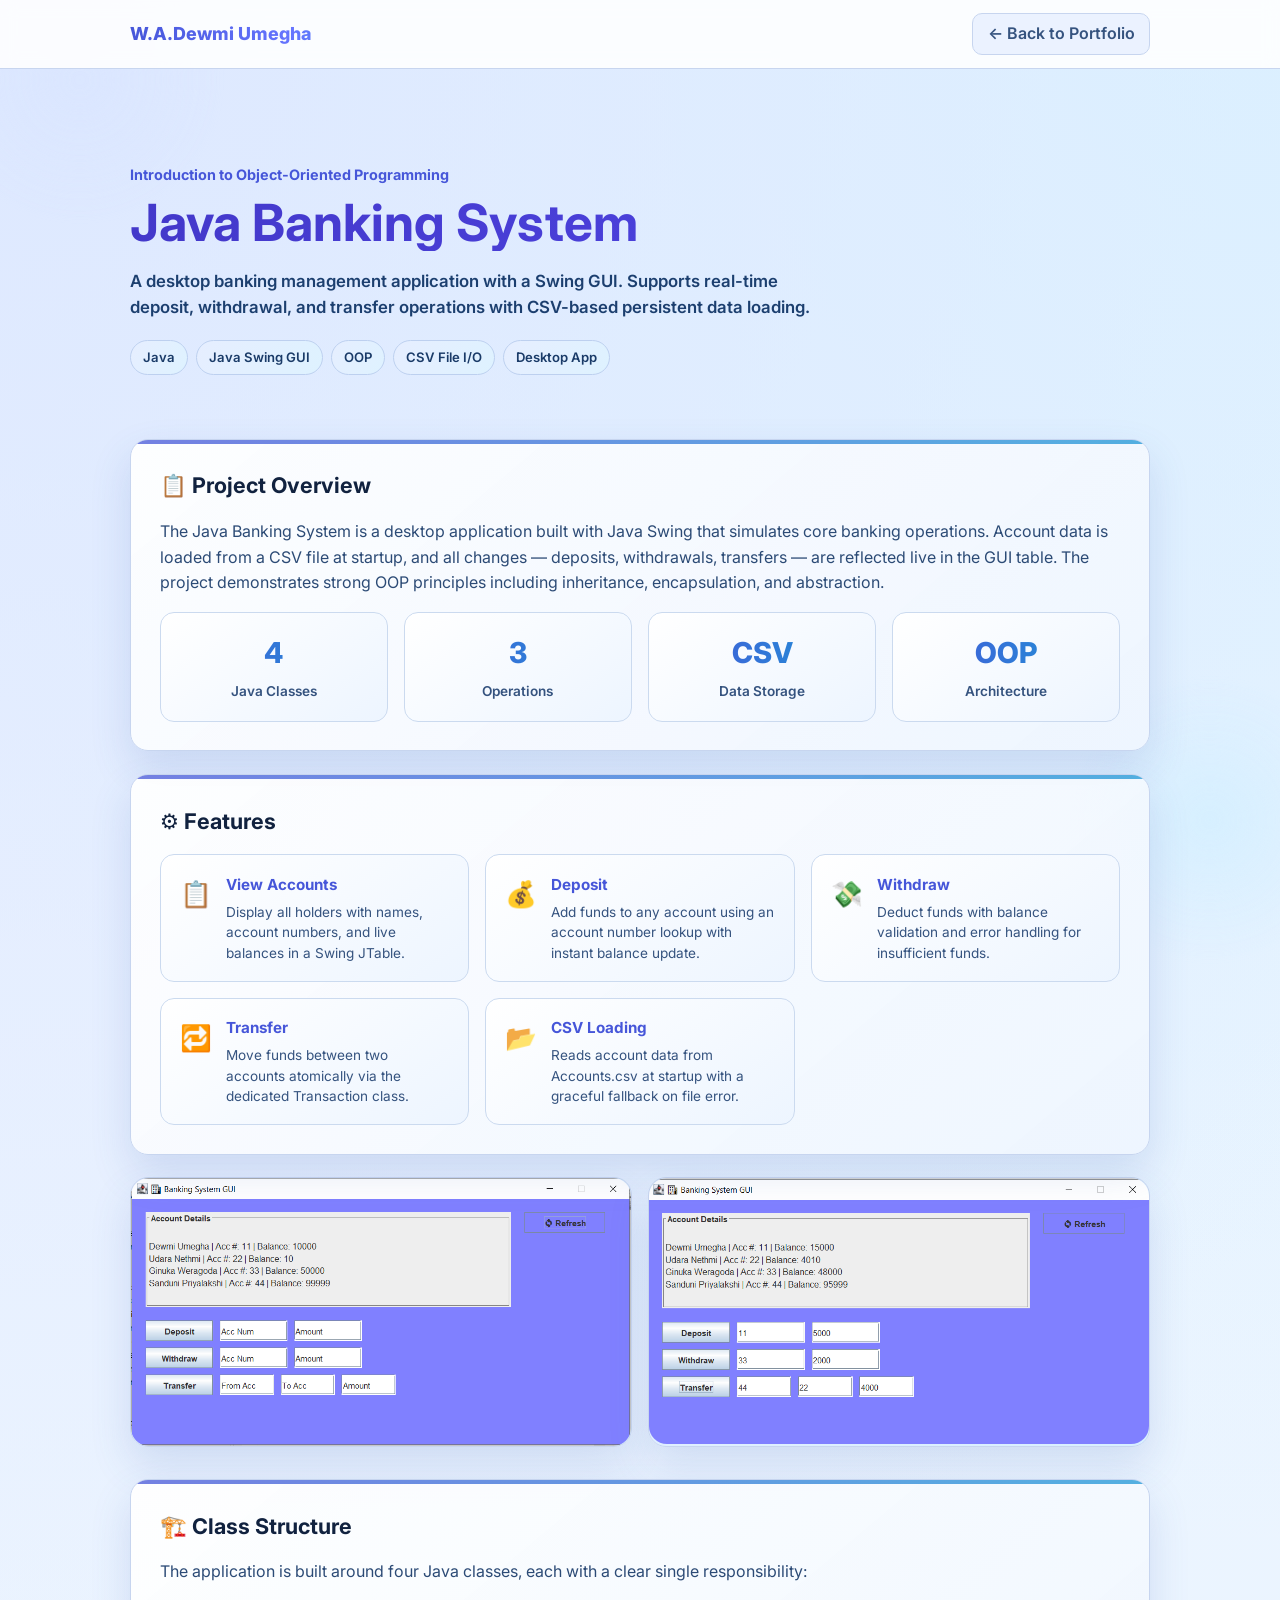
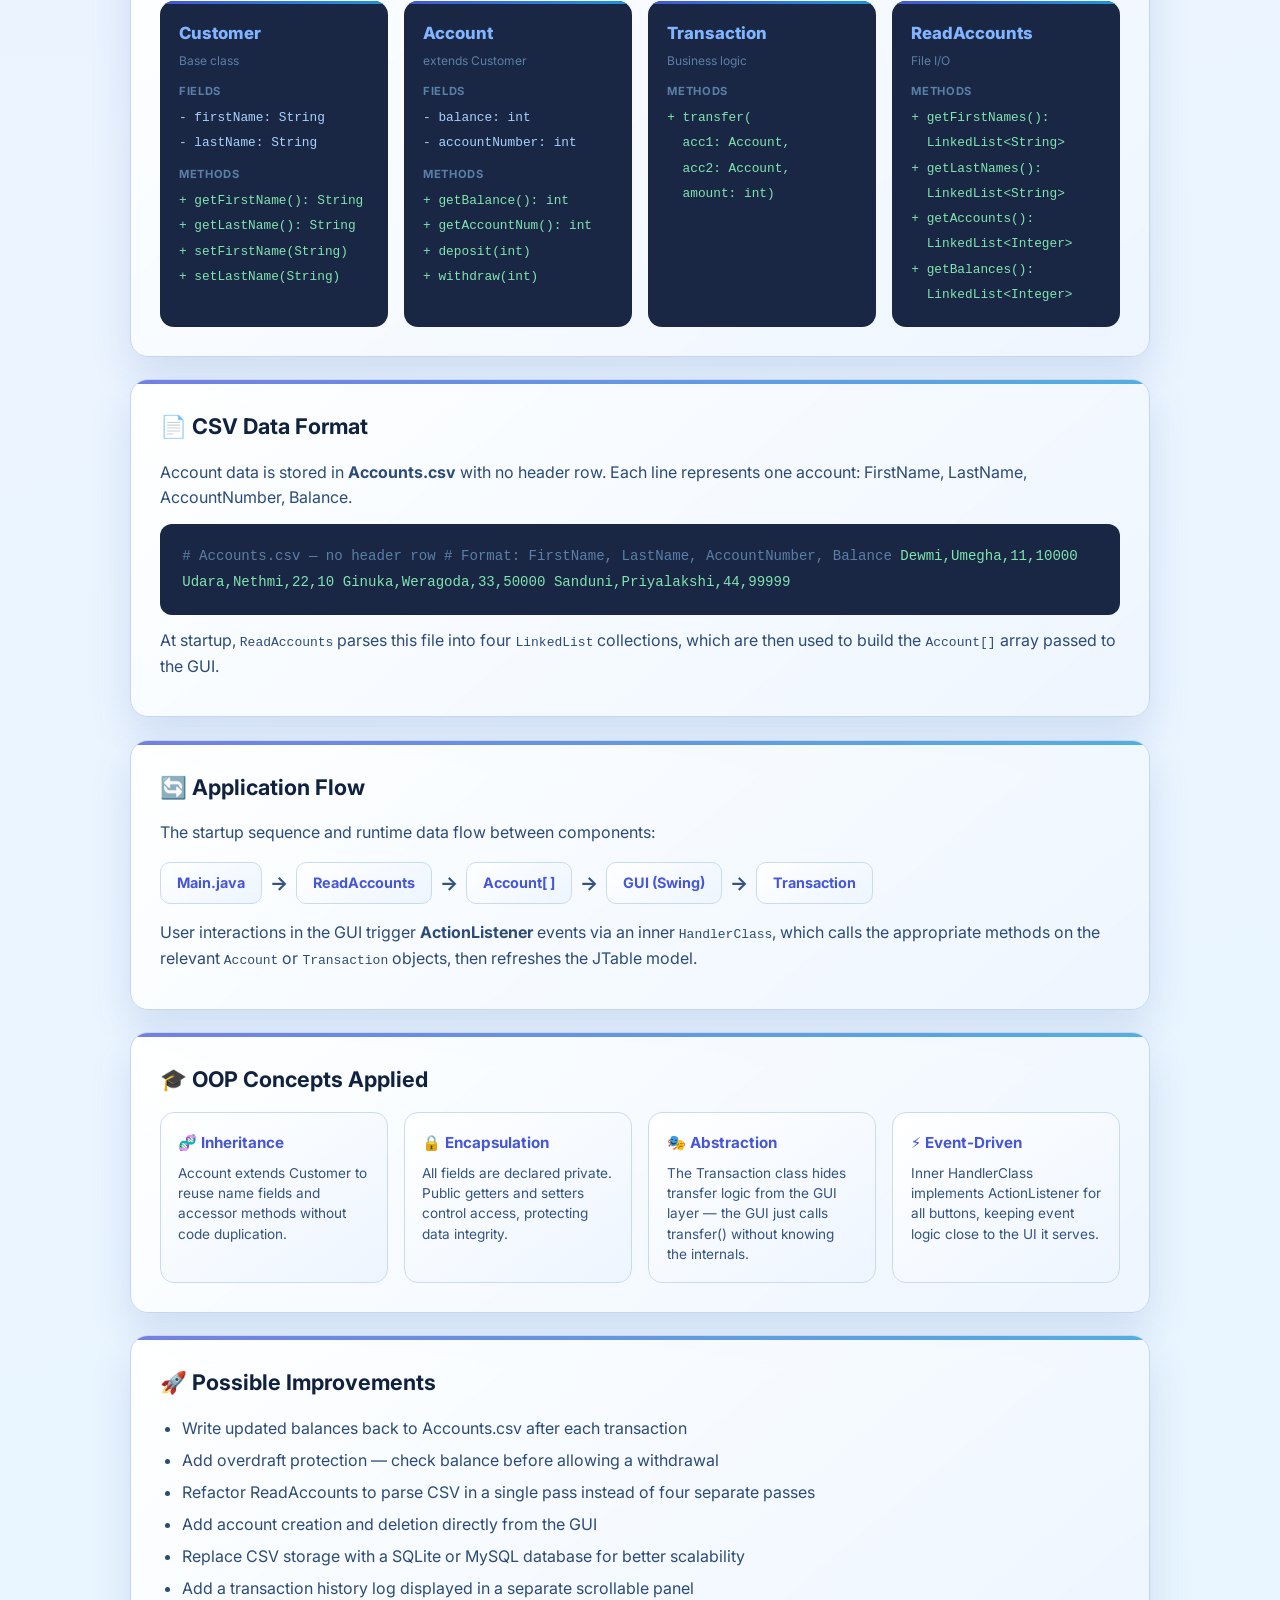
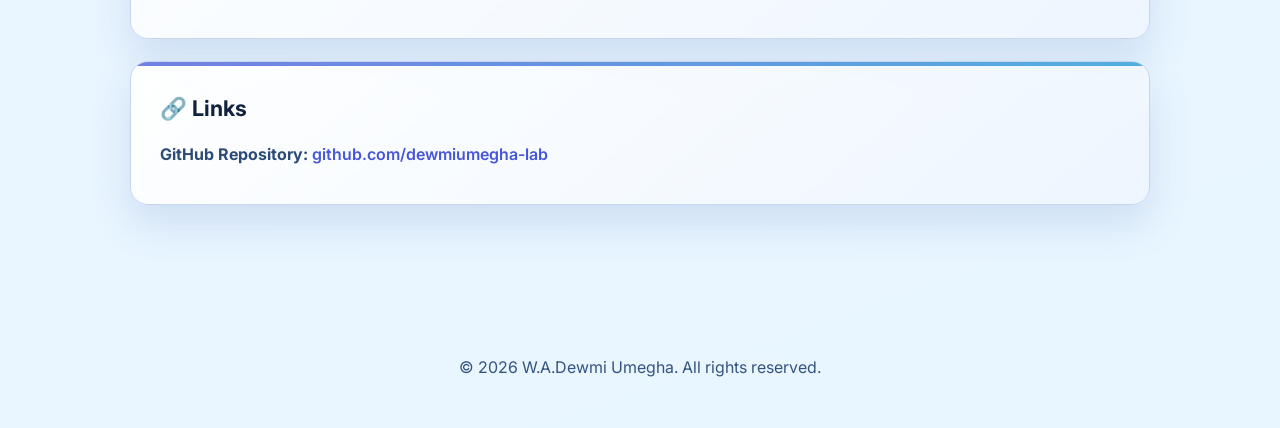
==== bankingsystem.html @ 2caf4074 "Add files via upload" ====
<!DOCTYPE html>
<html lang="en">
<head>
  <meta charset="UTF-8">
  <meta name="viewport" content="width=device-width, initial-scale=1.0">
  <title>Java Banking System | Dewmi Umegha</title>
  <link rel="preconnect" href="https://fonts.googleapis.com">
  <link rel="preconnect" href="https://fonts.gstatic.com" crossorigin>
  <link href="https://fonts.googleapis.com/css2?family=Inter:wght@400;600;700;800&display=swap" rel="stylesheet">
  <style>
    :root {
      --bg: #eef3ff; --bg-soft: #e8f6ff; --surface: #ffffff;
      --text: #11223f; --muted: #35537f;
      --primary: #4656d9; --primary-2: #1e97d6; --accent: #6675ff;
      --border: #c7d5ef;
      --shadow: 0 18px 40px rgba(63, 98, 178, 0.16);
    }
    * { box-sizing: border-box; }
    html { scroll-behavior: smooth; }
    body {
      margin: 0; font-family: Inter, system-ui, sans-serif;
      color: var(--text); line-height: 1.6;
      background:
        radial-gradient(circle at 0% 0%, #dde8ff 0, rgba(221,232,255,0) 46%),
        radial-gradient(circle at 100% 0%, #daf2ff 0, rgba(218,242,255,0) 40%),
        linear-gradient(160deg, var(--bg) 0%, var(--bg-soft) 100%);
      overflow-x: hidden;
    }
    body::before, body::after {
      content: ""; position: fixed;
      width: 280px; height: 280px; border-radius: 50%;
      filter: blur(4px); z-index: -1; opacity: 0.55;
    }
    body::before { top: -60px; left: -60px; background: radial-gradient(circle, #d8e4ff 0%, rgba(216,228,255,0) 72%); animation: floatBlobOne 12s ease-in-out infinite; }
    body::after { right: -70px; bottom: -60px; background: radial-gradient(circle, #cceeff 0%, rgba(204,238,255,0) 72%); animation: floatBlobTwo 14s ease-in-out infinite; }
    .container { width: min(1020px, 92%); margin: 0 auto; }

    /* HEADER */
    .site-header { position: sticky; top: 0; z-index: 10; backdrop-filter: blur(8px); background-color: rgba(255,255,255,0.88); border-bottom: 1px solid var(--border); }
    .nav { display: flex; align-items: center; justify-content: space-between; min-height: 68px; gap: 0.65rem; }
    .logo { text-decoration: none; font-weight: 800; font-size: 1.12rem; background: linear-gradient(90deg, var(--primary), var(--accent), var(--primary-2)); -webkit-background-clip: text; background-clip: text; color: transparent; background-size: 180% 180%; animation: gradientMove 6s ease infinite; }
    .back-btn { display: inline-flex; align-items: center; gap: 0.4rem; text-decoration: none; color: var(--muted); font-weight: 600; border: 1px solid var(--border); background: #ebf2ff; padding: 0.45rem 0.9rem; border-radius: 10px; transition: color 0.2s, box-shadow 0.2s; }
    .back-btn:hover { color: var(--primary); box-shadow: 0 4px 12px rgba(70,86,217,0.15); }

    /* HERO */
    .case-hero { padding: 5rem 0 2.5rem; animation: fadeUp 0.8s ease both; }
    .case-eyebrow { color: var(--primary); font-weight: 700; font-size: 0.9rem; margin-bottom: 0.5rem; }
    .case-hero h1 { margin: 0 0 0.7rem; font-size: clamp(2rem, 5vw, 3.2rem); line-height: 1.1; background: linear-gradient(95deg, #4338ca 0%, #4f46e5 45%, #0284c7 100%); -webkit-background-clip: text; background-clip: text; color: transparent; background-size: 200% auto; animation: gradientMove 7s ease infinite; }
    .case-hero .subtitle { color: #1c3f6f; font-size: 1.05rem; font-weight: 600; max-width: 680px; margin-bottom: 1.2rem; }
    .tags { display: flex; flex-wrap: wrap; gap: 0.5rem; margin-bottom: 1.5rem; }
    .tags span { background: linear-gradient(120deg, #e6eeff, #def2ff); border: 1px solid #bdd0ef; color: #1a3b68; font-size: 0.82rem; font-weight: 600; padding: 0.35rem 0.75rem; border-radius: 999px; }

    /* MEDIA */
    .media-block { width: 100%; border-radius: 18px; background: linear-gradient(145deg, #e6eeff 0%, #d8f0ff 100%); border: 1px solid var(--border); box-shadow: var(--shadow); overflow: hidden; margin-bottom: 2rem; }
    .media-block img, .media-block video { width: 100%; display: block; border-radius: 18px; }
    .media-placeholder { width: 100%; height: 380px; display: flex; flex-direction: column; align-items: center; justify-content: center; gap: 0.75rem; color: var(--muted); font-weight: 600; }
    .media-placeholder .icon { font-size: 3.5rem; opacity: 0.5; }
    .media-placeholder p { margin: 0; font-size: 0.95rem; }
    .media-placeholder small { color: #7a9cc0; font-size: 0.8rem; }
    .media-grid { display: grid; grid-template-columns: 1fr 1fr; gap: 1rem; margin-bottom: 2rem; }
    .media-grid .media-block { margin-bottom: 0; }
    .media-grid .media-placeholder { height: 0px; }

    /* SECTIONS */
    .case-section { background: linear-gradient(140deg, rgba(255,255,255,0.93), rgba(238,245,255,0.95)); border: 1px solid var(--border); border-radius: 18px; padding: 1.8rem; box-shadow: var(--shadow); margin-bottom: 1.4rem; position: relative; overflow: hidden; }
    .case-section::before { content: ""; position: absolute; left: 0; top: 0; width: 100%; height: 4px; background: linear-gradient(90deg, var(--primary), var(--primary-2)); opacity: 0.75; }
    .case-section h2 { margin: 0 0 1rem; font-size: 1.35rem; }
    .case-section p { color: #2c4b76; margin: 0.5rem 0; }
    .case-section ul { padding-left: 1.4rem; color: #2c4b76; margin: 0.5rem 0; }
    .case-section ul li { margin-bottom: 0.4rem; }

    /* HIGHLIGHTS */
    .highlights { display: grid; grid-template-columns: repeat(auto-fit, minmax(150px, 1fr)); gap: 1rem; margin-top: 1rem; }
    .highlight-card { background: linear-gradient(145deg, #fff 0%, #edf5ff 100%); border: 1px solid #cbdaef; border-radius: 14px; padding: 1.1rem; text-align: center; }
    .highlight-card .num { font-size: 1.8rem; font-weight: 800; background: linear-gradient(90deg, var(--primary), var(--primary-2)); -webkit-background-clip: text; background-clip: text; color: transparent; }
    .highlight-card p { margin: 0.3rem 0 0; font-size: 0.85rem; color: var(--muted); font-weight: 600; }

    /* FEATURE GRID */
    .feature-grid { display: grid; grid-template-columns: repeat(auto-fit, minmax(260px, 1fr)); gap: 1rem; margin-top: 1rem; }
    .feature-card { background: linear-gradient(145deg, #fff 0%, #edf5ff 100%); border: 1px solid #cbdaef; border-radius: 14px; padding: 1.1rem 1.2rem; display: flex; gap: 0.85rem; align-items: flex-start; }
    .feature-card .feat-icon { font-size: 1.6rem; flex-shrink: 0; margin-top: 0.1rem; }
    .feature-card h4 { margin: 0 0 0.3rem; font-size: 0.95rem; color: var(--primary); }
    .feature-card p { margin: 0; font-size: 0.85rem; color: var(--muted); line-height: 1.5; }

    /* CLASS STRUCTURE */
    .class-grid { display: grid; grid-template-columns: repeat(auto-fit, minmax(220px, 1fr)); gap: 1rem; margin-top: 1rem; }
    .class-card { background: #1a2744; border-radius: 14px; padding: 1.2rem; position: relative; overflow: hidden; }
    .class-card::before { content: ""; position: absolute; top: 0; left: 0; width: 100%; height: 3px; background: linear-gradient(90deg, var(--primary), var(--primary-2)); }
    .class-card .class-name { font-weight: 800; font-size: 1.05rem; color: #82b4ff; margin-bottom: 0.25rem; }
    .class-card .class-extends { font-size: 0.75rem; color: #5a7fa8; margin-bottom: 0.8rem; }
    .class-card .class-label { font-size: 0.7rem; font-weight: 700; color: #5a7fa8; text-transform: uppercase; letter-spacing: 0.06em; margin: 0.6rem 0 0.3rem; }
    .class-card .field { font-family: 'Courier New', monospace; font-size: 0.8rem; color: #a8d1ff; padding: 0.15rem 0; }
    .class-card .method { font-family: 'Courier New', monospace; font-size: 0.8rem; color: #80e4b0; padding: 0.15rem 0; }

    /* APP FLOW */
    .flow-row { display: flex; align-items: center; flex-wrap: wrap; gap: 0.5rem; margin-top: 1rem; }
    .flow-box { background: linear-gradient(145deg, #fff 0%, #edf5ff 100%); border: 1px solid #cbdaef; border-radius: 10px; padding: 0.55rem 1rem; font-weight: 700; font-size: 0.9rem; color: var(--primary); white-space: nowrap; }
    .flow-arrow { color: var(--muted); font-size: 1.2rem; font-weight: 700; }

    /* CSV BLOCK */
    .csv-block { background: #1a2744; border-radius: 12px; padding: 1.2rem 1.4rem; font-family: 'Courier New', monospace; font-size: 0.88rem; color: #80e4b0; line-height: 1.9; overflow-x: auto; margin: 0.8rem 0; }
    .csv-block .csv-comment { color: #5a7fa8; }

    /* OOP CARDS */
    .oop-grid { display: grid; grid-template-columns: repeat(auto-fit, minmax(210px, 1fr)); gap: 1rem; margin-top: 1rem; }
    .oop-card { background: linear-gradient(145deg, #fff 0%, #edf5ff 100%); border: 1px solid #cbdaef; border-radius: 14px; padding: 1.1rem; }
    .oop-card h4 { margin: 0 0 0.45rem; color: var(--primary); font-size: 0.95rem; }
    .oop-card p { margin: 0; font-size: 0.85rem; color: var(--muted); line-height: 1.5; }

    /* FOOTER */
    .site-footer { text-align: center; color: var(--muted); padding: 3rem 1rem 2rem; }

    @keyframes fadeUp { from { opacity: 0; transform: translateY(20px); } to { opacity: 1; transform: translateY(0); } }
    @keyframes gradientMove { 0% { background-position: 0% 50%; } 50% { background-position: 100% 50%; } 100% { background-position: 0% 50%; } }
    @keyframes floatBlobOne { 0%, 100% { transform: translate(0,0) scale(1); } 50% { transform: translate(22px,16px) scale(1.08); } }
    @keyframes floatBlobTwo { 0%, 100% { transform: translate(0,0) scale(1); } 50% { transform: translate(-20px,-14px) scale(1.1); } }
    @media (max-width: 600px) {
      .media-grid { grid-template-columns: 1fr; }
      .flow-row { flex-direction: column; align-items: flex-start; }
      .case-hero { padding: 3rem 0 1.5rem; }
    }
  </style>
</head>
<body>

  <header class="site-header">
    <nav class="container nav">
      <a class="logo" href="index.html">W.A.Dewmi Umegha</a>
      <a class="back-btn" href="index.html#projects">← Back to Portfolio</a>
    </nav>
  </header>

  <main>

    <!-- HERO -->
    <section class="case-hero container">
      <p class="case-eyebrow">Introduction to Object-Oriented Programming</p>
      <h1>Java Banking System</h1>
      <p class="subtitle">A desktop banking management application with a Swing GUI. Supports real-time deposit, withdrawal, and transfer operations with CSV-based persistent data loading.</p>
      <div class="tags">
        <span>Java</span>
        <span>Java Swing GUI</span>
        <span>OOP</span>
        <span>CSV File I/O</span>
        <span>Desktop App</span>
      </div>
    </section>

  

    <!-- OVERVIEW -->
    <section class="container">
      <div class="case-section">
        <h2>📋 Project Overview</h2>
        <p>The Java Banking System is a desktop application built with Java Swing that simulates core banking operations. Account data is loaded from a CSV file at startup, and all changes — deposits, withdrawals, transfers — are reflected live in the GUI table. The project demonstrates strong OOP principles including inheritance, encapsulation, and abstraction.</p>
        <div class="highlights">
          <div class="highlight-card">
            <div class="num">4</div>
            <p>Java Classes</p>
          </div>
          <div class="highlight-card">
            <div class="num">3</div>
            <p>Operations</p>
          </div>
          <div class="highlight-card">
            <div class="num">CSV</div>
            <p>Data Storage</p>
          </div>
          <div class="highlight-card">
            <div class="num">OOP</div>
            <p>Architecture</p>
          </div>
        </div>
      </div>
    </section>

    <!-- FEATURES -->
    <section class="container">
      <div class="case-section">
        <h2>⚙️ Features</h2>
        <div class="feature-grid">
          <div class="feature-card">
            <div class="feat-icon">📋</div>
            <div>
              <h4>View Accounts</h4>
              <p>Display all holders with names, account numbers, and live balances in a Swing JTable.</p>
            </div>
          </div>
          <div class="feature-card">
            <div class="feat-icon">💰</div>
            <div>
              <h4>Deposit</h4>
              <p>Add funds to any account using an account number lookup with instant balance update.</p>
            </div>
          </div>
          <div class="feature-card">
            <div class="feat-icon">💸</div>
            <div>
              <h4>Withdraw</h4>
              <p>Deduct funds with balance validation and error handling for insufficient funds.</p>
            </div>
          </div>
          <div class="feature-card">
            <div class="feat-icon">🔁</div>
            <div>
              <h4>Transfer</h4>
              <p>Move funds between two accounts atomically via the dedicated Transaction class.</p>
            </div>
          </div>
          <div class="feature-card">
            <div class="feat-icon">📂</div>
            <div>
              <h4>CSV Loading</h4>
              <p>Reads account data from Accounts.csv at startup with a graceful fallback on file error.</p>
            </div>
          </div>
          
        
      </div>
    </section>

    <!-- SCREENSHOTS GRID -->
    <section class="container">
      <div class="media-grid">
        <div class="media-block">
          <img src="assets\bnk1.PNG" alt="Profile photo of Your Name" class="about-image">
        </div>
        <div class="media-block">
          <img src="assets\run.PNG" alt="Profile photo of Your Name" class="about-image">
          <div class="media-placeholder">
          </div>
        </div>
      </div>
    </section>

    <!-- CLASS STRUCTURE -->
    <section class="container">
      <div class="case-section">
        <h2>🏗️ Class Structure</h2>
        <p>The application is built around four Java classes, each with a clear single responsibility:</p>
        <div class="class-grid">

          <div class="class-card">
            <div class="class-name">Customer</div>
            <div class="class-extends">Base class</div>
            <div class="class-label">Fields</div>
            <div class="field">- firstName: String</div>
            <div class="field">- lastName: String</div>
            <div class="class-label">Methods</div>
            <div class="method">+ getFirstName(): String</div>
            <div class="method">+ getLastName(): String</div>
            <div class="method">+ setFirstName(String)</div>
            <div class="method">+ setLastName(String)</div>
          </div>

          <div class="class-card">
            <div class="class-name">Account</div>
            <div class="class-extends">extends Customer</div>
            <div class="class-label">Fields</div>
            <div class="field">- balance: int</div>
            <div class="field">- accountNumber: int</div>
            <div class="class-label">Methods</div>
            <div class="method">+ getBalance(): int</div>
            <div class="method">+ getAccountNum(): int</div>
            <div class="method">+ deposit(int)</div>
            <div class="method">+ withdraw(int)</div>
          </div>

          <div class="class-card">
            <div class="class-name">Transaction</div>
            <div class="class-extends">Business logic</div>
            <div class="class-label">Methods</div>
            <div class="method">+ transfer(</div>
            <div class="method">&nbsp;&nbsp;acc1: Account,</div>
            <div class="method">&nbsp;&nbsp;acc2: Account,</div>
            <div class="method">&nbsp;&nbsp;amount: int)</div>
          </div>

          <div class="class-card">
            <div class="class-name">ReadAccounts</div>
            <div class="class-extends">File I/O</div>
            <div class="class-label">Methods</div>
            <div class="method">+ getFirstNames():</div>
            <div class="method">&nbsp;&nbsp;LinkedList&lt;String&gt;</div>
            <div class="method">+ getLastNames():</div>
            <div class="method">&nbsp;&nbsp;LinkedList&lt;String&gt;</div>
            <div class="method">+ getAccounts():</div>
            <div class="method">&nbsp;&nbsp;LinkedList&lt;Integer&gt;</div>
            <div class="method">+ getBalances():</div>
            <div class="method">&nbsp;&nbsp;LinkedList&lt;Integer&gt;</div>
          </div>

        </div>
      </div>
    </section>

    <!-- CSV FORMAT -->
    <section class="container">
      <div class="case-section">
        <h2>📄 CSV Data Format</h2>
        <p>Account data is stored in <strong>Accounts.csv</strong> with no header row. Each line represents one account: FirstName, LastName, AccountNumber, Balance.</p>
        <div class="csv-block">
<span class="csv-comment"># Accounts.csv — no header row</span>
<span class="csv-comment"># Format: FirstName, LastName, AccountNumber, Balance</span>
Dewmi,Umegha,11,10000
Udara,Nethmi,22,10
Ginuka,Weragoda,33,50000
Sanduni,Priyalakshi,44,99999
        </div>
        <p>At startup, <code>ReadAccounts</code> parses this file into four <code>LinkedList</code> collections, which are then used to build the <code>Account[]</code> array passed to the GUI.</p>
      </div>
    </section>

    <!-- APP FLOW -->
    <section class="container">
      <div class="case-section">
        <h2>🔄 Application Flow</h2>
        <p>The startup sequence and runtime data flow between components:</p>
        <div class="flow-row">
          <div class="flow-box">Main.java</div>
          <div class="flow-arrow">→</div>
          <div class="flow-box">ReadAccounts</div>
          <div class="flow-arrow">→</div>
          <div class="flow-box">Account[ ]</div>
          <div class="flow-arrow">→</div>
          <div class="flow-box">GUI (Swing)</div>
          <div class="flow-arrow">→</div>
          <div class="flow-box">Transaction</div>
        </div>
        <p style="margin-top:1rem;">User interactions in the GUI trigger <strong>ActionListener</strong> events via an inner <code>HandlerClass</code>, which calls the appropriate methods on the relevant <code>Account</code> or <code>Transaction</code> objects, then refreshes the JTable model.</p>
      </div>
    </section>


    <!-- OOP CONCEPTS -->
    <section class="container">
      <div class="case-section">
        <h2>🎓 OOP Concepts Applied</h2>
        <div class="oop-grid">
          <div class="oop-card">
            <h4>🧬 Inheritance</h4>
            <p>Account extends Customer to reuse name fields and accessor methods without code duplication.</p>
          </div>
          <div class="oop-card">
            <h4>🔒 Encapsulation</h4>
            <p>All fields are declared private. Public getters and setters control access, protecting data integrity.</p>
          </div>
          <div class="oop-card">
            <h4>🎭 Abstraction</h4>
            <p>The Transaction class hides transfer logic from the GUI layer — the GUI just calls transfer() without knowing the internals.</p>
          </div>
          <div class="oop-card">
            <h4>⚡ Event-Driven</h4>
            <p>Inner HandlerClass implements ActionListener for all buttons, keeping event logic close to the UI it serves.</p>
          </div>
        </div>
      </div>
    </section>

    <!-- POSSIBLE IMPROVEMENTS -->
    <section class="container">
      <div class="case-section">
        <h2>🚀 Possible Improvements</h2>
        <ul>
          <li>Write updated balances back to Accounts.csv after each transaction</li>
          <li>Add overdraft protection — check balance before allowing a withdrawal</li>
          <li>Refactor ReadAccounts to parse CSV in a single pass instead of four separate passes</li>
          <li>Add account creation and deletion directly from the GUI</li>
          <li>Replace CSV storage with a SQLite or MySQL database for better scalability</li>
          <li>Add a transaction history log displayed in a separate scrollable panel</li>
        </ul>
      </div>
    </section>

    <!-- LINKS -->
    <section class="container" style="padding-bottom: 4rem;">
      <div class="case-section">
        <h2>🔗 Links</h2>
        <p>
          <strong>GitHub Repository:</strong>
          <a href="https://github.com/dewmiumegha-lab" target="_blank" rel="noreferrer" style="color: var(--primary); font-weight: 600; text-decoration: none;">
            github.com/dewmiumegha-lab
          </a>
        </p>
      </div>
    </section>

  </main>

  <footer class="site-footer">
    <p>&copy; <span id="year"></span> W.A.Dewmi Umegha. All rights reserved.</p>
  </footer>
  <script>document.getElementById("year").textContent = new Date().getFullYear();</script>
</body>
</html>
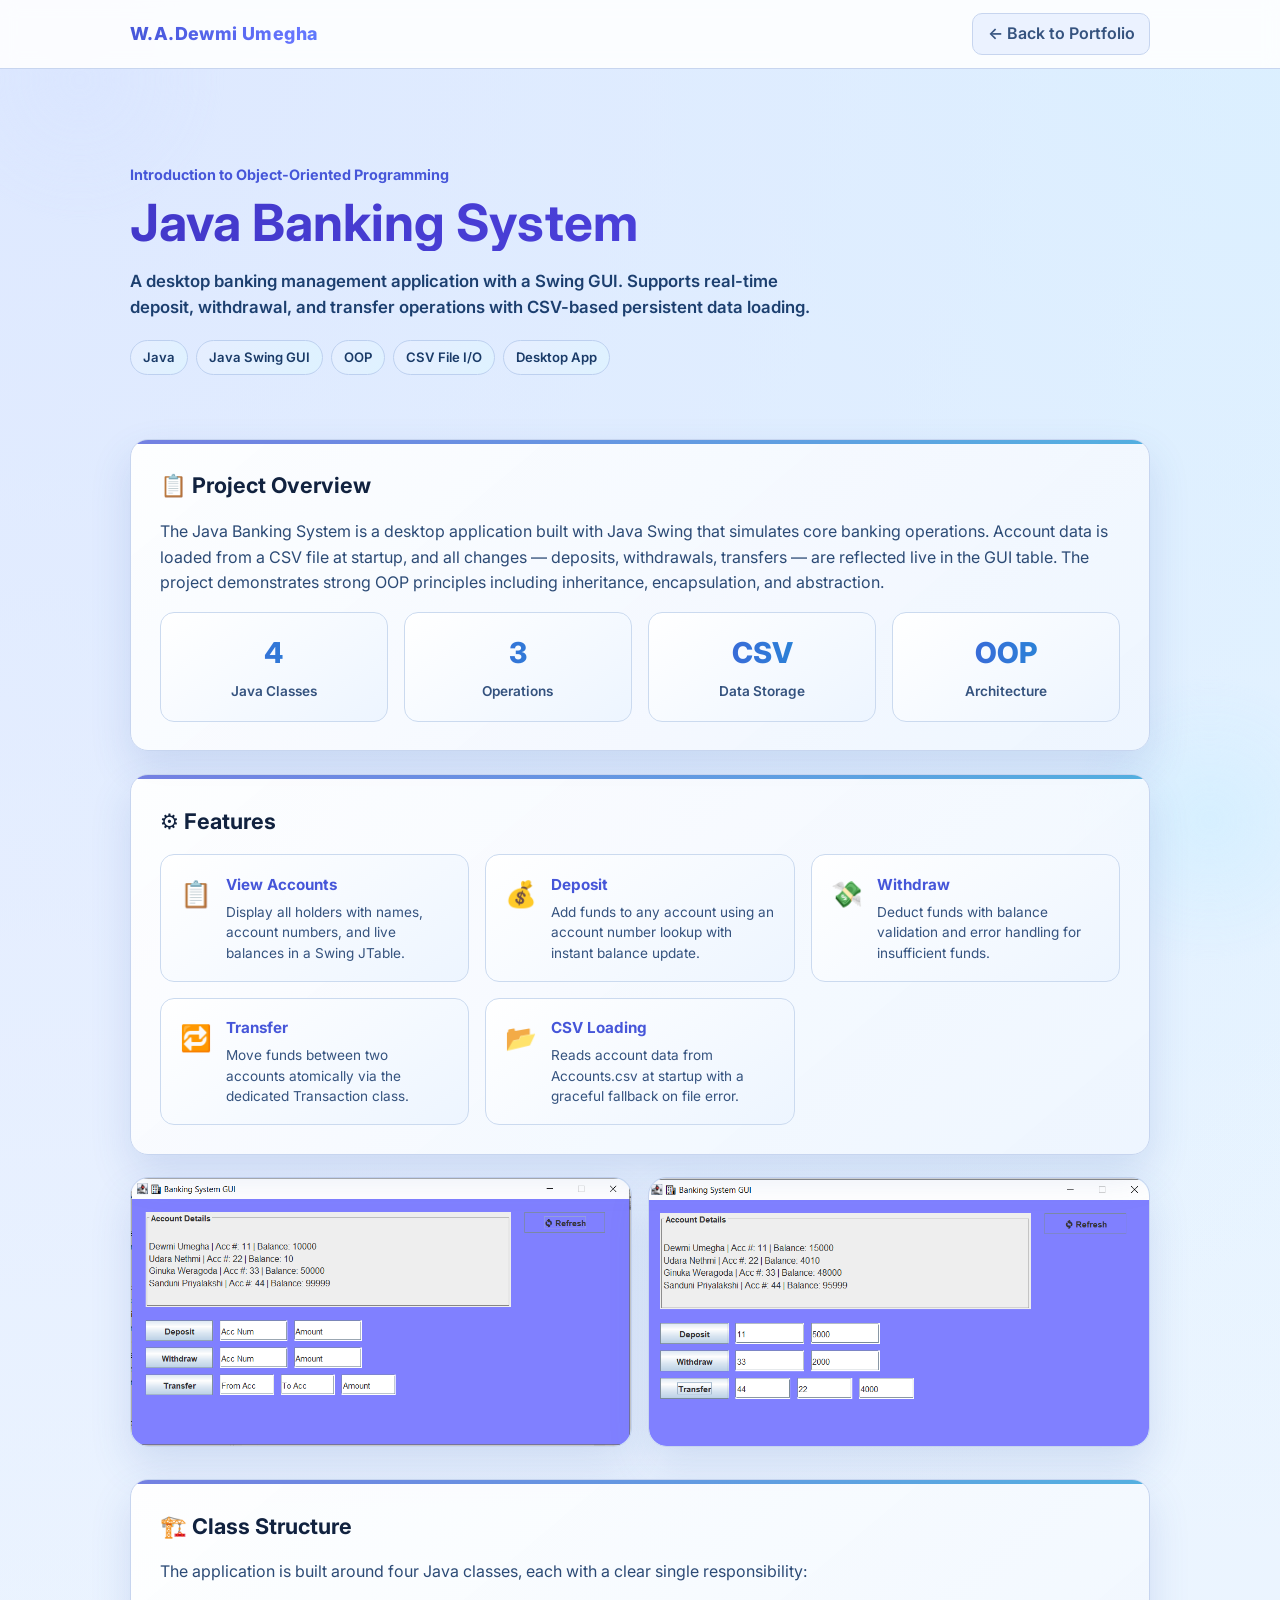
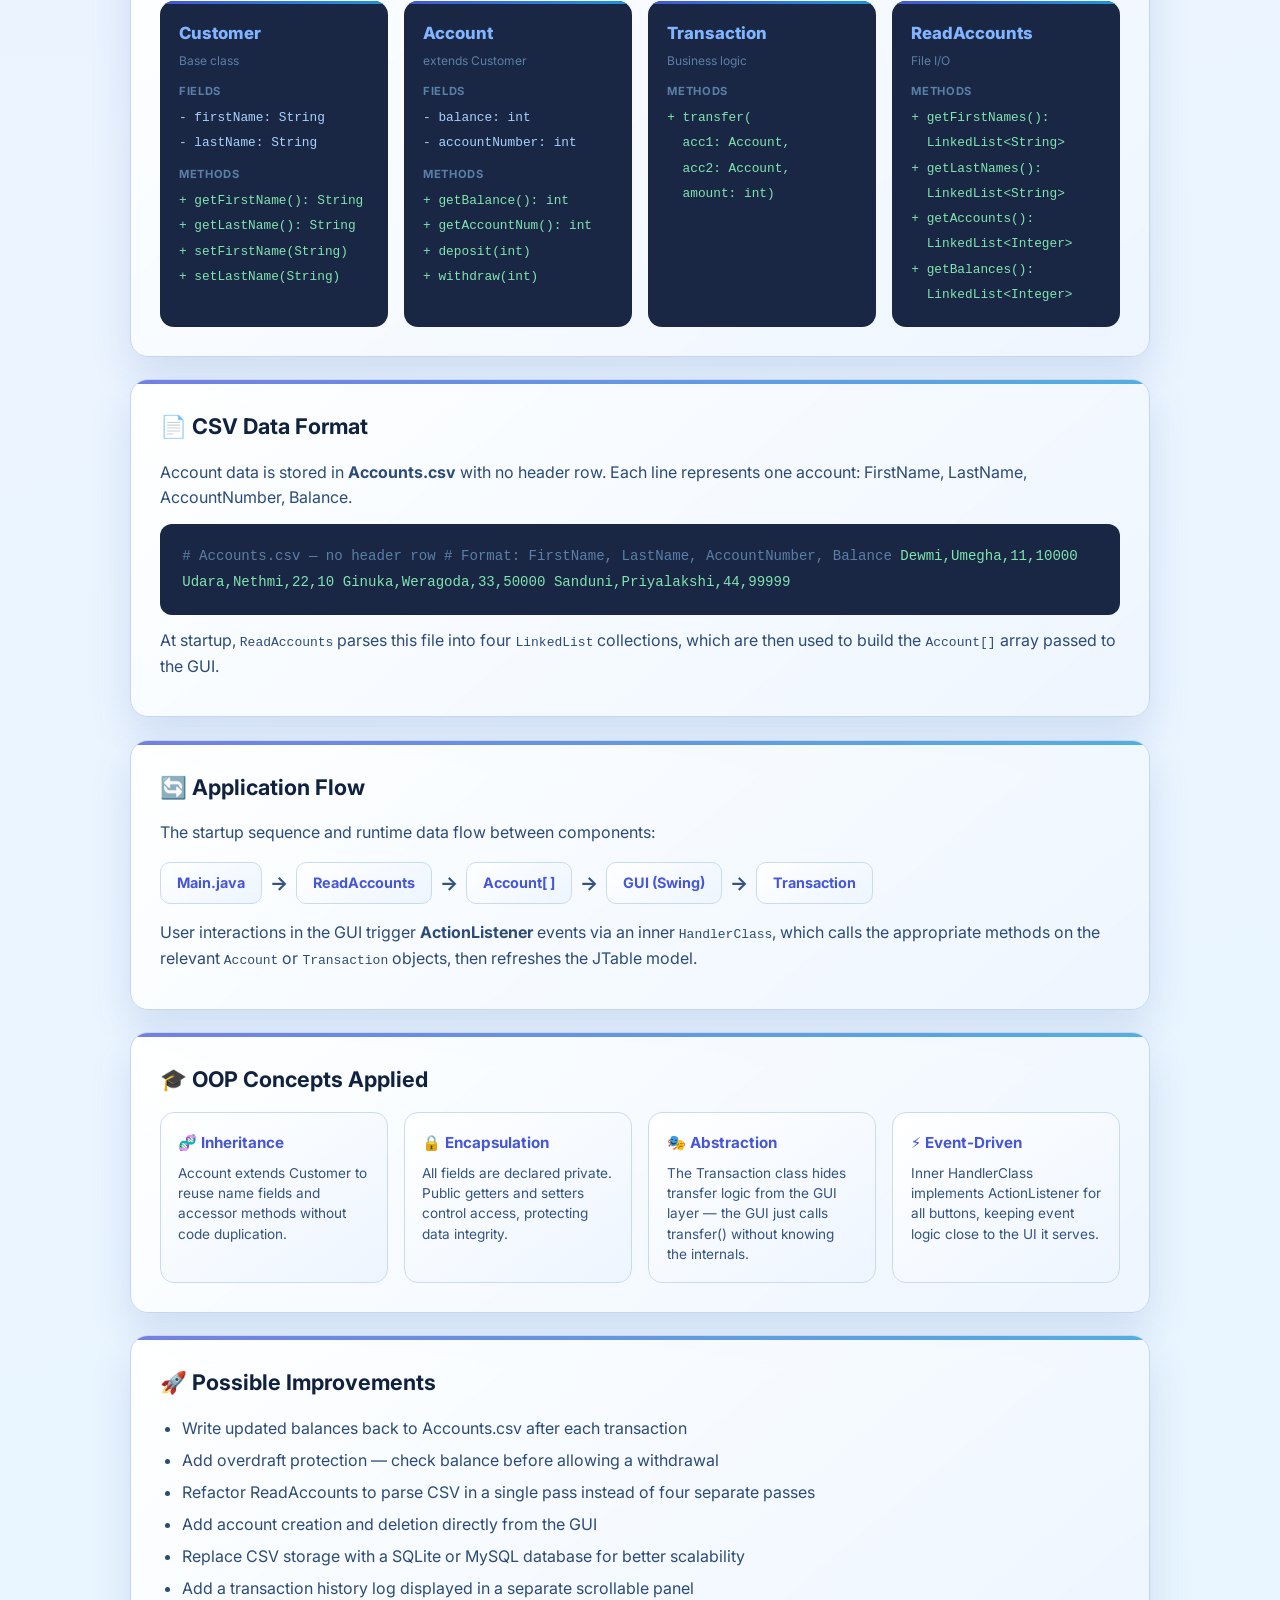
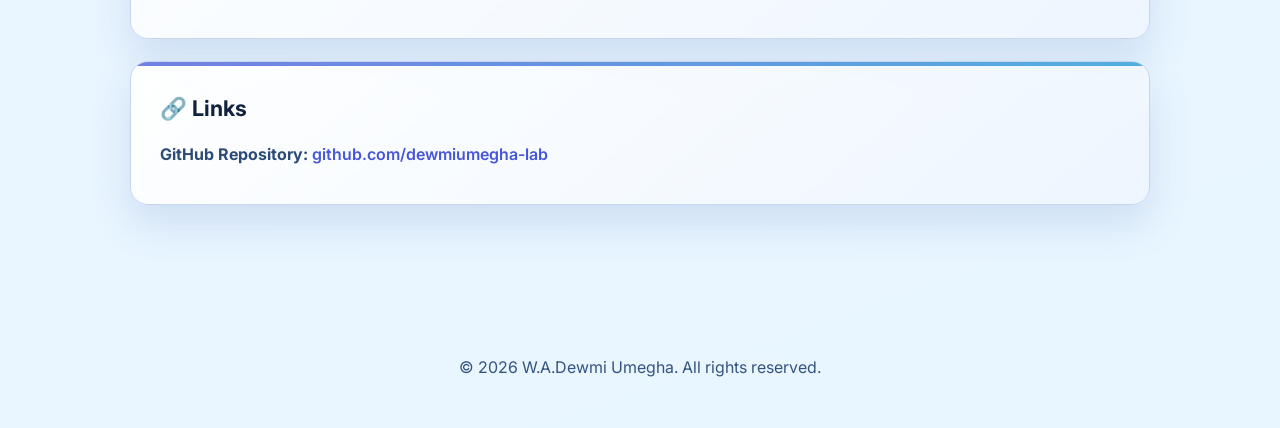
==== commit 228ac05c: "Update bankingsystem.html" ====
--- a/bankingsystem.html
+++ b/bankingsystem.html
@@ -1,12 +1,14 @@
 <!DOCTYPE html>
 <html lang="en">
 <head>
+  <link rel="icon" type="image/png" href="assets/favicon.ico">
   <meta charset="UTF-8">
   <meta name="viewport" content="width=device-width, initial-scale=1.0">
   <title>Java Banking System | Dewmi Umegha</title>
   <link rel="preconnect" href="https://fonts.googleapis.com">
   <link rel="preconnect" href="https://fonts.gstatic.com" crossorigin>
   <link href="https://fonts.googleapis.com/css2?family=Inter:wght@400;600;700;800&display=swap" rel="stylesheet">
+  <link rel="stylesheet" href="style.css">
   <style>
     :root {
       --bg: #eef3ff; --bg-soft: #e8f6ff; --surface: #ffffff;
@@ -391,5 +393,6 @@
     <p>&copy; <span id="year"></span> W.A.Dewmi Umegha. All rights reserved.</p>
   </footer>
   <script>document.getElementById("year").textContent = new Date().getFullYear();</script>
+  <script src="script.js"></script>
 </body>
 </html>
--- a/style.css
+++ b/style.css
@@ -0,0 +1,873 @@
+:root {
+  --bg: #eef3ff;
+  --bg-soft: #e8f6ff;
+  --surface: #ffffff;
+  --surface-2: #f1f6ff;
+  --text: #11223f;
+  --muted: #35537f;
+  --primary: #4656d9;
+  --primary-2: #1e97d6;
+  --accent: #6675ff;
+  --border: #c7d5ef;
+  --shadow: 0 18px 40px rgba(63, 98, 178, 0.16);
+}
+
+* {
+  box-sizing: border-box;
+}
+
+html {
+  scroll-behavior: smooth;
+}
+
+body {
+  margin: 0;
+  font-family: Inter, system-ui, -apple-system, Segoe UI, Roboto, sans-serif;
+  color: var(--text);
+  line-height: 1.6;
+  background:
+    radial-gradient(circle at 0% 0%, #dde8ff 0, rgba(221, 232, 255, 0) 46%),
+    radial-gradient(circle at 100% 0%, #daf2ff 0, rgba(218, 242, 255, 0) 40%),
+    linear-gradient(160deg, var(--bg) 0%, var(--bg-soft) 100%);
+  overflow-x: hidden;
+}
+
+body::before,
+body::after {
+  content: "";
+  position: fixed;
+  width: 280px;
+  height: 280px;
+  border-radius: 50%;
+  filter: blur(4px);
+  z-index: -1;
+  opacity: 0.55;
+}
+
+body::before {
+  top: -60px;
+  left: -60px;
+  background: radial-gradient(circle, #d8e4ff 0%, rgba(216, 228, 255, 0) 72%);
+  animation: floatBlobOne 12s ease-in-out infinite;
+}
+
+body::after {
+  right: -70px;
+  bottom: -60px;
+  background: radial-gradient(circle, #cceeff 0%, rgba(204, 238, 255, 0) 72%);
+  animation: floatBlobTwo 14s ease-in-out infinite;
+}
+
+a {
+  color: inherit;
+}
+
+.container {
+  width: min(1020px, 92%);
+  margin: 0 auto;
+}
+
+.site-header {
+  position: sticky;
+  top: 0;
+  z-index: 10;
+  backdrop-filter: blur(8px);
+  background-color: rgba(255, 255, 255, 0.88);
+  border-bottom: 1px solid var(--border);
+}
+
+.nav {
+  display: flex;
+  align-items: center;
+  justify-content: space-between;
+  min-height: 68px;
+  gap: 0.65rem;
+}
+
+.logo {
+  text-decoration: none;
+  font-weight: 800;
+  font-size: 1.12rem;
+  letter-spacing: 0.4px;
+  background: linear-gradient(90deg, var(--primary), var(--accent), var(--primary-2));
+  -webkit-background-clip: text;
+  background-clip: text;
+  color: transparent;
+  background-size: 180% 180%;
+  animation: gradientMove 6s ease infinite;
+}
+
+.nav-links {
+  list-style: none;
+  display: flex;
+  gap: 1.1rem;
+  padding: 0;
+  margin: 0;
+}
+
+.nav-links a {
+  text-decoration: none;
+  color: var(--muted);
+  transition: color 0.25s ease;
+  position: relative;
+}
+
+.nav-links a:hover {
+  color: var(--primary);
+}
+
+.nav-links a.active {
+  color: var(--primary);
+}
+
+.nav-links a::after {
+  content: "";
+  position: absolute;
+  left: 0;
+  bottom: -4px;
+  width: 100%;
+  height: 2px;
+  background: linear-gradient(90deg, var(--primary), var(--accent));
+  transform: scaleX(0);
+  transform-origin: left;
+  transition: transform 0.25s ease;
+}
+
+.nav-links a:hover::after {
+  transform: scaleX(1);
+}
+
+.nav-links a.active::after {
+  transform: scaleX(1);
+}
+
+.menu-toggle {
+  display: none;
+  border: 1px solid var(--border);
+  background: #f1f5ff;
+  color: var(--text);
+  border-radius: 10px;
+  padding: 0.45rem 0.72rem;
+}
+
+.hero {
+  position: relative;
+  min-height: 78vh;
+  display: grid;
+  align-content: center;
+  gap: 0.9rem;
+  animation: fadeUp 0.8s ease both;
+  isolation: isolate;
+}
+
+.hero-visuals {
+  position: absolute;
+  inset: 0;
+  pointer-events: none;
+  z-index: -1;
+}
+
+.cube {
+  position: absolute;
+  width: 96px;
+  height: 96px;
+  border-radius: 18px;
+  background: linear-gradient(145deg, rgba(95, 119, 255, 0.22), rgba(53, 181, 255, 0.18));
+  border: 1px solid rgba(86, 124, 245, 0.35);
+  box-shadow: 0 24px 36px rgba(69, 100, 199, 0.22);
+  transform-style: preserve-3d;
+  animation: cubeFloat 8s ease-in-out infinite;
+}
+
+.cube-one {
+  top: 10%;
+  right: 6%;
+}
+
+.cube-two {
+  width: 70px;
+  height: 70px;
+  top: 36%;
+  right: 18%;
+  animation-duration: 10s;
+}
+
+.cube-three {
+  width: 58px;
+  height: 58px;
+  bottom: 8%;
+  right: 8%;
+  animation-duration: 9s;
+}
+
+.eyebrow {
+  color: var(--primary);
+  font-weight: 700;
+  margin-bottom: -0.3rem;
+}
+
+h1 {
+  margin: 0;
+  font-size: clamp(2.1rem, 5vw, 3.8rem);
+  line-height: 1.08;
+  background: linear-gradient(95deg, #4338ca 0%, #4f46e5 45%, #0284c7 100%);
+  -webkit-background-clip: text;
+  background-clip: text;
+  color: transparent;
+  background-size: 200% auto;
+  animation: gradientMove 7s ease infinite;
+}
+
+.subtitle {
+  color: #1c3f6f;
+  max-width: 690px;
+  font-size: 1.08rem;
+  font-weight: 600;
+  text-shadow: none;
+}
+
+.hero-actions {
+  margin-top: 0.9rem;
+  display: flex;
+  gap: 0.75rem;
+  flex-wrap: wrap;
+}
+
+.hero-meta {
+  margin-top: 0.5rem;
+  display: flex;
+  flex-wrap: wrap;
+  gap: 0.55rem;
+}
+
+.hero-meta span {
+  background: linear-gradient(120deg, #e6eeff, #def2ff);
+  border: 1px solid #bdd0ef;
+  color: #1a3b68;
+  font-size: 0.82rem;
+  font-weight: 600;
+  padding: 0.35rem 0.7rem;
+  border-radius: 999px;
+}
+
+.btn {
+  display: inline-block;
+  padding: 0.76rem 1.05rem;
+  border-radius: 12px;
+  text-decoration: none;
+  font-weight: 700;
+  transition: transform 0.22s ease, box-shadow 0.22s ease;
+}
+
+.btn:hover {
+  transform: translateY(-2px) scale(1.01);
+}
+
+.btn-primary {
+  background: linear-gradient(90deg, var(--primary), var(--primary-2));
+  color: #fff;
+  box-shadow: 0 12px 24px rgba(88, 115, 255, 0.28);
+}
+
+.btn-secondary {
+  border: 1px solid var(--border);
+  background: #ebf2ff;
+  color: #173a66;
+}
+
+.btn-secondary:hover {
+  box-shadow: 0 8px 20px rgba(138, 136, 201, 0.16);
+}
+
+.section {
+  padding: 4.5rem 0 1rem;
+}
+
+h2 {
+  margin: 0 0 1rem;
+  font-size: 1.65rem;
+}
+
+#about,
+#education,
+#certifications,
+#experience,
+#skills,
+#projects,
+#contact {
+  background: linear-gradient(140deg, rgba(255, 255, 255, 0.93), rgba(238, 245, 255, 0.95));
+  border: 1px solid var(--border);
+  border-radius: 18px;
+  padding: 1.6rem;
+  box-shadow: var(--shadow);
+  margin-bottom: 1.4rem;
+  position: relative;
+  overflow: hidden;
+}
+
+#about::before,
+#education::before,
+#certifications::before,
+#experience::before,
+#skills::before,
+#projects::before,
+#contact::before {
+  content: "";
+  position: absolute;
+  left: 0;
+  top: 0;
+  width: 100%;
+  height: 4px;
+  background: linear-gradient(90deg, var(--primary), var(--primary-2));
+  opacity: 0.75;
+}
+
+.section-head {
+  display: flex;
+  justify-content: space-between;
+  align-items: flex-end;
+  gap: 1rem;
+  margin-bottom: 1.2rem;
+}
+
+.section-head p {
+  margin: 0;
+  color: #35537f;
+  font-size: 0.92rem;
+}
+
+.chips {
+  display: flex;
+  flex-wrap: wrap;
+  gap: 0.55rem;
+  align-items: center;
+  margin-bottom: 0.5rem;
+}
+
+.chips h3 {
+  width: 100%;
+  margin: 0 0 0.3rem;
+  font-size: 0.78rem;
+  font-weight: 700;
+  color: var(--muted);
+  text-transform: uppercase;
+  letter-spacing: 0.5px;
+}
+
+.about-layout {
+  display: grid;
+  grid-template-columns: 220px 1fr;
+  gap: 1.2rem;
+  align-items: start;
+}
+
+.about-image-wrap {
+  width: 200px;
+  height: 200px;
+  border-radius: 50%;
+  overflow: hidden;
+  border: 4px solid #4f46e5;
+  margin-top: -30px;
+  flex-shrink: 0;
+}
+
+.about-image {
+  width: 100%;
+  height: 100%;
+  object-fit: cover;
+}
+
+.about-content p {
+  margin-top: 0;
+}
+
+.personal-details {
+  display: grid;
+  grid-template-columns: repeat(auto-fit, minmax(210px, 1fr));
+  gap: 0.45rem 0.9rem;
+}
+
+.personal-details p {
+  margin: 0.2rem 0;
+  color: #35537f;
+}
+
+.timeline-list {
+  display: grid;
+  gap: 0.9rem;
+}
+
+.timeline-card {
+  position: relative;
+  overflow: hidden;
+  background: linear-gradient(145deg, #ffffff 0%, #edf5ff 100%);
+  border: 1px solid #cbdaef;
+  border-radius: 14px;
+  padding: 1rem;
+  box-shadow: 0 10px 20px rgba(179, 153, 236, 0.15);
+  transform-style: preserve-3d;
+  will-change: transform;
+  transition: transform 0.2s ease, box-shadow 0.2s ease;
+}
+
+.timeline-card:hover {
+  transform: translateY(-3px);
+  box-shadow: 0 14px 24px rgba(99, 102, 241, 0.2);
+}
+
+.timeline-card h3 {
+  margin: 0 0 0.35rem;
+}
+
+.timeline-card .meta {
+  margin: 0 0 0.45rem;
+  color: var(--muted);
+  font-weight: 600;
+}
+
+.timeline-card a {
+  color: var(--primary);
+  font-weight: 600;
+  text-decoration: none;
+}
+
+.chips span {
+  border: 1px solid #c1d2ee;
+  background: linear-gradient(120deg, #ebf1ff, #e2f3ff);
+  padding: 0.35rem 0.7rem;
+  border-radius: 999px;
+  color: #1a3d6f;
+  font-size: 0.82rem;
+  font-weight: 600;
+  transition: transform 0.2s ease, box-shadow 0.2s ease;
+}
+
+.chips span:hover {
+  transform: translateY(-2px);
+  box-shadow: 0 8px 16px rgba(79, 70, 229, 0.16);
+}
+
+.project-grid {
+  display: grid;
+  grid-template-columns: repeat(auto-fit, minmax(min(300px, 100%), 1fr));
+  gap: 24px;
+}
+
+.project-card {
+  background: #fff;
+  border: 1px solid #e5e7eb;
+  border-radius: 12px;
+  padding: 24px;
+  display: flex;
+  flex-direction: column;
+  gap: 12px;
+}
+
+.project-card h3 {
+  font-size: 1.2rem;
+  margin: 0;
+}
+
+.project-card p {
+  font-size: 0.9rem;
+  color: #6b7280;
+  line-height: 1.6;
+  flex-grow: 1;
+}
+
+.project-tags {
+  display: flex;
+  flex-wrap: wrap;
+  gap: 0.45rem;
+  margin: 0.75rem 0;
+}
+
+.project-tags span {
+  font-size: 0.78rem;
+  font-weight: 600;
+  color: #1a3d6f;
+  border: 1px solid #c2d2ef;
+  background: #e8f2ff;
+  padding: 0.28rem 0.52rem;
+  border-radius: 999px;
+}
+
+.project-card a {
+  display: inline-block;
+  padding: 8px 16px;
+  background: #111;
+  color: #fff;
+  border-radius: 6px;
+  text-decoration: none;
+  font-size: 0.85rem;
+  align-self: flex-start;
+}
+
+.project-card a:hover {
+  background: #333;
+}
+
+.about-image-wrap::after,
+.timeline-card::after,
+.project-card::after {
+  content: "";
+  position: absolute;
+  inset: 0;
+  border-radius: inherit;
+  background: linear-gradient(120deg, rgba(255, 255, 255, 0.24), rgba(255, 255, 255, 0));
+  opacity: 0;
+  pointer-events: none;
+  transition: opacity 0.2s ease;
+}
+
+.about-image-wrap:hover::after,
+.timeline-card:hover::after,
+.project-card:hover::after {
+  opacity: 1;
+}
+
+.contact-links {
+  display: flex;
+  gap: 1rem;
+  flex-wrap: wrap;
+}
+
+.contact-links a {
+  color: var(--primary);
+  text-decoration: none;
+  font-weight: 600;
+}
+
+.contact-form {
+  margin-top: 1rem;
+  display: grid;
+  gap: 0.65rem;
+}
+
+.contact-form input,
+.contact-form textarea {
+  width: 100%;
+  border: 1px solid var(--border);
+  background: var(--surface);
+  color: var(--text);
+  border-radius: 12px;
+  padding: 0.72rem 0.8rem;
+  font: inherit;
+}
+
+.contact-form input::placeholder,
+.contact-form textarea::placeholder {
+  color: var(--muted);
+}
+
+.contact-form textarea {
+  resize: vertical;
+  min-height: 120px;
+}
+
+.contact-form .btn {
+  width: fit-content;
+}
+
+.cv-float-btn {
+  position: fixed;
+  right: 18px;
+  bottom: 18px;
+  z-index: 20;
+  text-decoration: none;
+  color: #fff;
+  font-weight: 700;
+  border-radius: 999px;
+  padding: 0.75rem 1rem;
+  background: linear-gradient(90deg, var(--primary), var(--primary-2));
+  box-shadow: 0 12px 24px rgba(79, 70, 229, 0.35);
+}
+
+.popup-overlay {
+  position: fixed;
+  inset: 0;
+  display: grid;
+  place-items: center;
+  background: rgba(13, 23, 48, 0.4);
+  backdrop-filter: blur(4px);
+  z-index: 30;
+  opacity: 0;
+  pointer-events: none;
+  transition: opacity 0.25s ease;
+}
+
+.popup-overlay.open {
+  opacity: 1;
+  pointer-events: auto;
+}
+
+.popup-card {
+  width: min(560px, 92%);
+  position: relative;
+  background: linear-gradient(145deg, #ffffff 0%, #eef5ff 100%);
+  border: 1px solid #c8d6ef;
+  border-radius: 18px;
+  padding: 1.1rem 1rem 1rem;
+  box-shadow: 0 26px 40px rgba(40, 69, 135, 0.26);
+  transform: translateY(14px) scale(0.98);
+  transition: transform 0.25s ease;
+}
+
+.popup-overlay.open .popup-card {
+  transform: translateY(0) scale(1);
+}
+
+.popup-kicker {
+  margin: 0;
+  font-size: 0.8rem;
+  font-weight: 700;
+  color: var(--primary);
+}
+
+.popup-card h3 {
+  margin: 0.2rem 0 0.5rem;
+}
+
+.popup-card p {
+  margin: 0.2rem 0;
+  color: #2c4b76;
+}
+
+.popup-actions {
+  margin-top: 0.8rem;
+}
+
+.popup-close-btn {
+  position: absolute;
+  top: 8px;
+  right: 8px;
+  border: 1px solid #c8d6ef;
+  background: #f0f5ff;
+  color: #274475;
+  width: 32px;
+  height: 32px;
+  border-radius: 8px;
+  font-size: 1.2rem;
+  line-height: 1;
+  cursor: pointer;
+}
+
+.site-footer {
+  text-align: center;
+  color: var(--muted);
+  padding: 3rem 1rem 2rem;
+}
+
+.reveal {
+  opacity: 0;
+  transform: translateY(22px);
+  transition: opacity 0.6s ease, transform 0.6s ease;
+}
+
+.reveal.is-visible {
+  opacity: 1;
+  transform: translateY(0);
+}
+
+@keyframes fadeUp {
+  from {
+    opacity: 0;
+    transform: translateY(20px);
+  }
+  to {
+    opacity: 1;
+    transform: translateY(0);
+  }
+}
+
+@keyframes gradientMove {
+  0% {
+    background-position: 0% 50%;
+  }
+  50% {
+    background-position: 100% 50%;
+  }
+  100% {
+    background-position: 0% 50%;
+  }
+}
+
+@keyframes floatBlobOne {
+  0%,
+  100% {
+    transform: translate(0, 0) scale(1);
+  }
+  50% {
+    transform: translate(22px, 16px) scale(1.08);
+  }
+}
+
+@keyframes floatBlobTwo {
+  0%,
+  100% {
+    transform: translate(0, 0) scale(1);
+  }
+  50% {
+    transform: translate(-20px, -14px) scale(1.1);
+  }
+}
+
+@keyframes cubeFloat {
+  0%,
+  100% {
+    transform: perspective(900px) rotateX(0deg) rotateY(0deg) translateY(0);
+  }
+  50% {
+    transform: perspective(900px) rotateX(18deg) rotateY(-16deg) translateY(-12px);
+  }
+}
+
+@media (prefers-reduced-motion: reduce) {
+  * {
+    animation: none !important;
+    transition: none !important;
+    scroll-behavior: auto !important;
+  }
+}
+
+@media (max-width: 760px) {
+  .menu-toggle {
+    display: inline-block;
+  }
+
+  .nav-links {
+    position: absolute;
+    top: 69px;
+    right: 4%;
+    flex-direction: column;
+    background: #f6f9ff;
+    border: 1px solid var(--border);
+    border-radius: 12px;
+    padding: 0.75rem;
+    min-width: 170px;
+    display: none;
+    box-shadow: var(--shadow);
+  }
+
+  .nav-links.open {
+    display: flex;
+  }
+
+  .about-layout {
+    grid-template-columns: 1fr;
+    justify-items: center;
+  }
+
+  .about-image-wrap {
+    width: 200px;
+    height: 200px;
+    margin-top: 0;
+    margin-bottom: 0.5rem;
+  }
+
+  .about-content {
+    width: 100%;
+    text-align: left;
+  }
+
+  .section-head {
+    flex-direction: column;
+    align-items: flex-start;
+  }
+
+  .cv-float-btn {
+    right: 12px;
+    bottom: 12px;
+  }
+
+  .hero-visuals {
+    display: none;
+  }
+}
+
+@media (max-width: 480px) {
+  .project-grid {
+    grid-template-columns: 1fr;
+  }
+
+  .highlights,
+  .personal-details {
+    grid-template-columns: 1fr;
+  }
+
+  h1 {
+    font-size: 1.8rem;
+  }
+
+  .hero-actions {
+    flex-direction: column;
+  }
+
+  .hero-actions .btn {
+    width: 100%;
+    text-align: center;
+  }
+
+  #about,
+  #education,
+  #certifications,
+  #experience,
+  #skills,
+  #projects,
+  #contact {
+    padding: 1.2rem;
+  }
+
+  .chips {
+    gap: 0.4rem;
+  }
+}
+
+/* ===== LIGHTBOX ===== */
+#lightbox-overlay {
+  display: none;
+  position: fixed;
+  inset: 0;
+  background: rgba(0, 0, 0, 0.92);
+  z-index: 9999;
+  align-items: center;
+  justify-content: center;
+  padding: 1.5rem;
+  cursor: zoom-out;
+}
+#lightbox-overlay.active {
+  display: flex;
+}
+#lb-img {
+  max-width: 95vw;
+  max-height: 90vh;
+  border-radius: 12px;
+  box-shadow: 0 30px 80px rgba(0,0,0,0.6);
+  object-fit: contain;
+  cursor: default;
+  animation: lbFadeIn 0.2s ease;
+}
+#lb-close {
+  position: fixed;
+  top: 1.2rem;
+  right: 1.5rem;
+  background: rgba(255,255,255,0.12);
+  border: 1px solid rgba(255,255,255,0.2);
+  color: #fff;
+  font-size: 1.8rem;
+  line-height: 1;
+  width: 44px;
+  height: 44px;
+  border-radius: 50%;
+  cursor: pointer;
+  display: flex;
+  align-items: center;
+  justify-content: center;
+  transition: background 0.2s;
+  z-index: 10000;
+}
+#lb-close:hover { background: rgba(255,255,255,0.25); }
+@keyframes lbFadeIn {
+  from { opacity: 0; transform: scale(0.95); }
+  to   { opacity: 1; transform: scale(1); }
+}
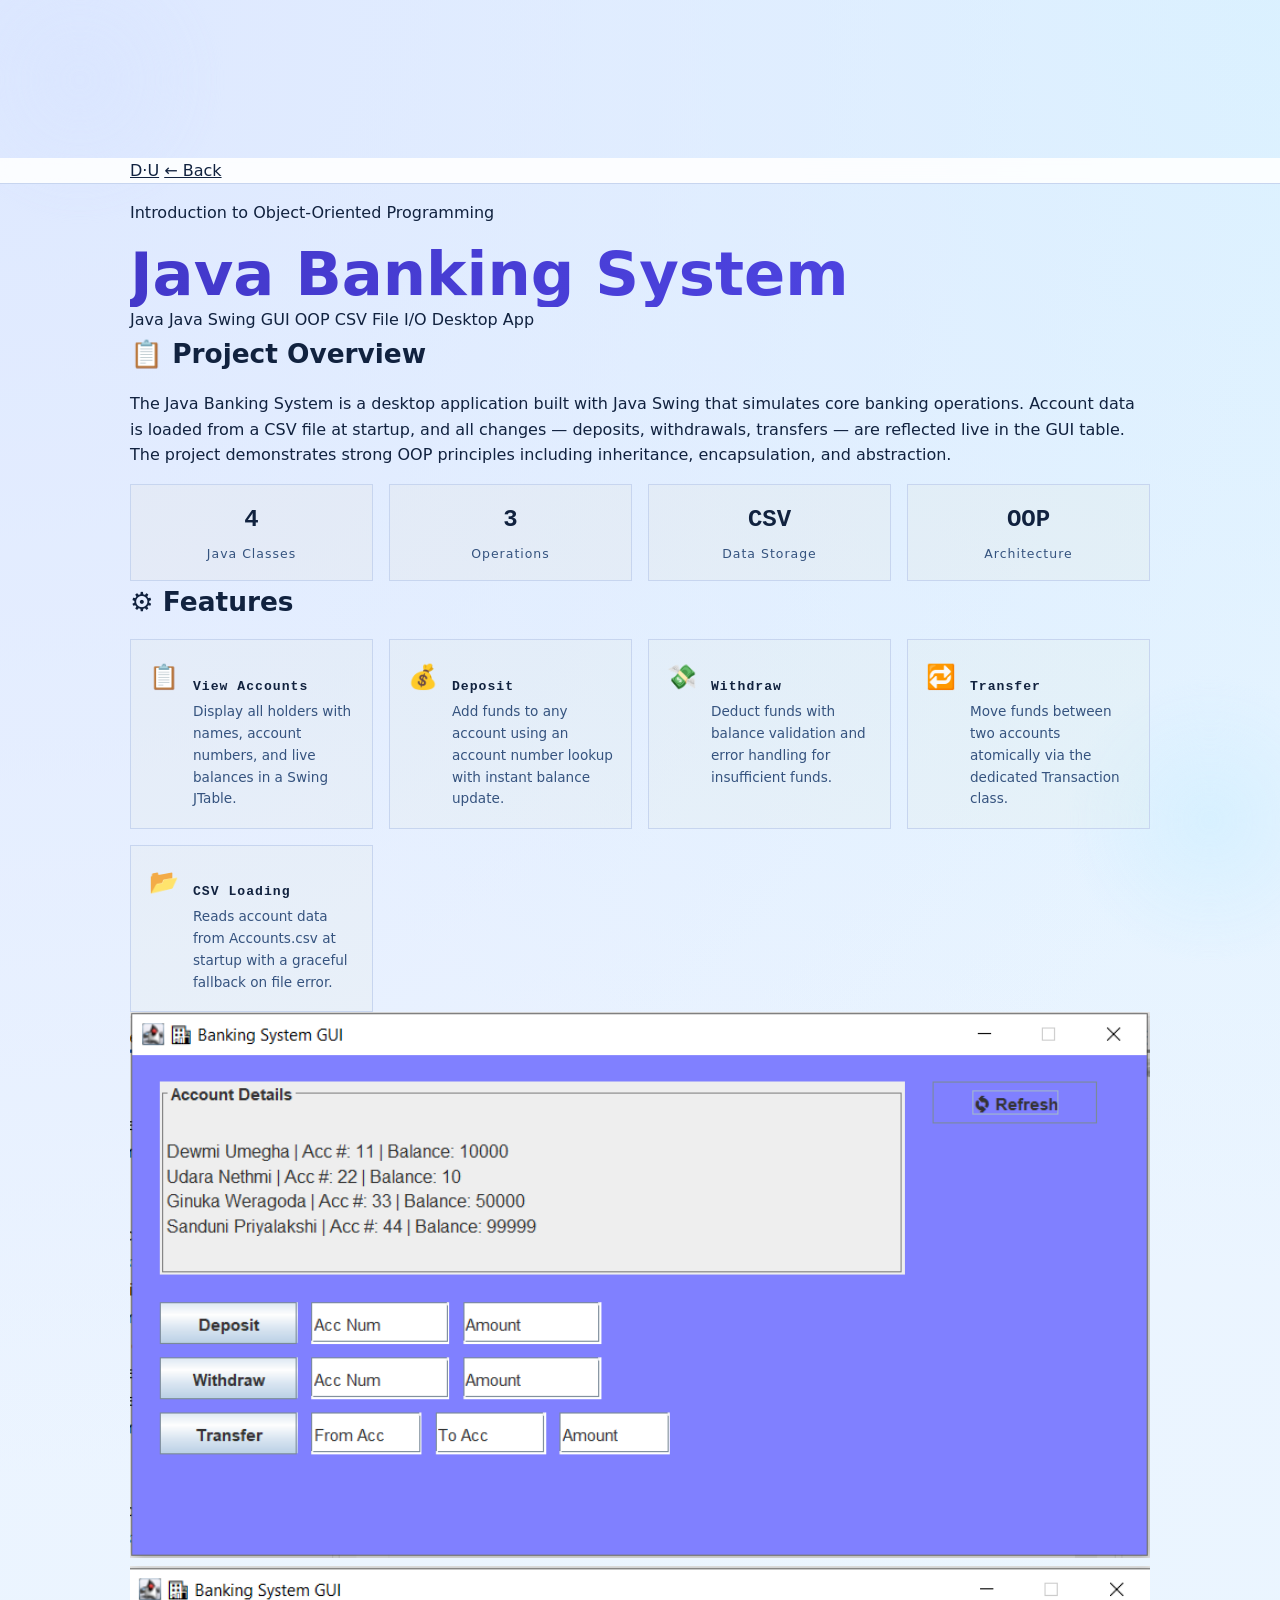
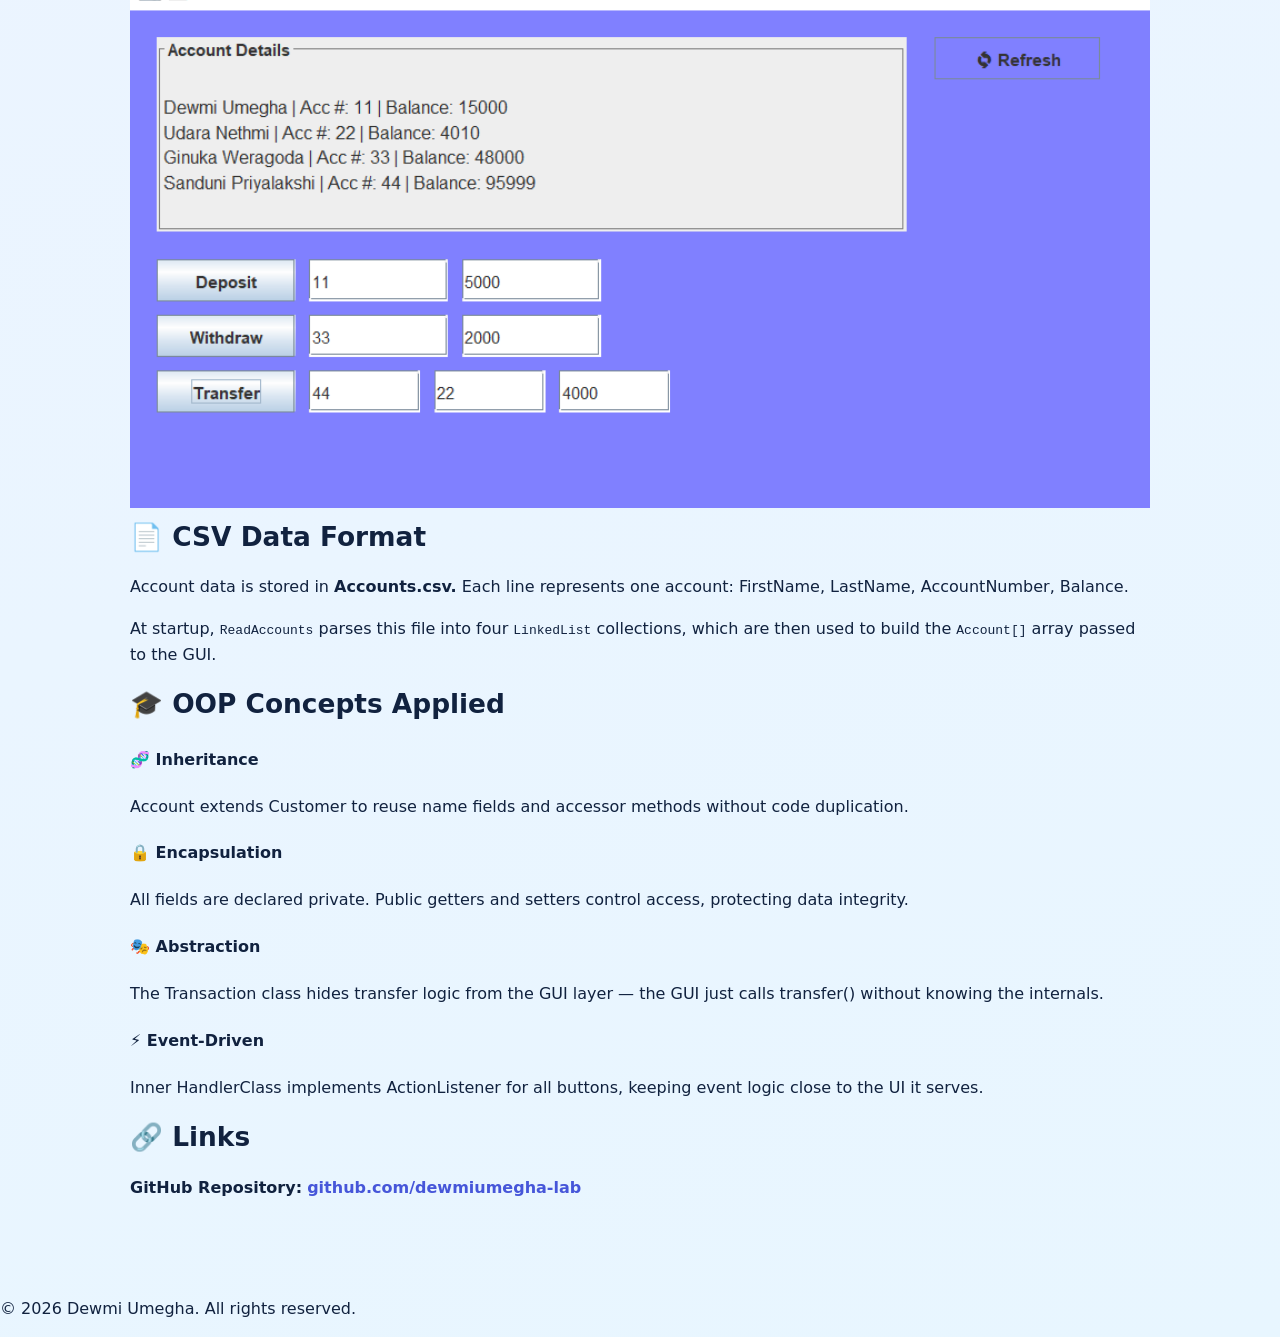
==== commit 83a85c30: "Update bankingsystem.html" ====
--- a/bankingsystem.html
+++ b/bankingsystem.html
@@ -5,132 +5,35 @@
   <meta charset="UTF-8">
   <meta name="viewport" content="width=device-width, initial-scale=1.0">
   <title>Java Banking System | Dewmi Umegha</title>
-  <link rel="preconnect" href="https://fonts.googleapis.com">
-  <link rel="preconnect" href="https://fonts.gstatic.com" crossorigin>
-  <link href="https://fonts.googleapis.com/css2?family=Inter:wght@400;600;700;800&display=swap" rel="stylesheet">
   <link rel="stylesheet" href="style.css">
   <style>
-    :root {
-      --bg: #eef3ff; --bg-soft: #e8f6ff; --surface: #ffffff;
-      --text: #11223f; --muted: #35537f;
-      --primary: #4656d9; --primary-2: #1e97d6; --accent: #6675ff;
-      --border: #c7d5ef;
-      --shadow: 0 18px 40px rgba(63, 98, 178, 0.16);
-    }
-    * { box-sizing: border-box; }
-    html { scroll-behavior: smooth; }
-    body {
-      margin: 0; font-family: Inter, system-ui, sans-serif;
-      color: var(--text); line-height: 1.6;
-      background:
-        radial-gradient(circle at 0% 0%, #dde8ff 0, rgba(221,232,255,0) 46%),
-        radial-gradient(circle at 100% 0%, #daf2ff 0, rgba(218,242,255,0) 40%),
-        linear-gradient(160deg, var(--bg) 0%, var(--bg-soft) 100%);
-      overflow-x: hidden;
-    }
-    body::before, body::after {
-      content: ""; position: fixed;
-      width: 280px; height: 280px; border-radius: 50%;
-      filter: blur(4px); z-index: -1; opacity: 0.55;
-    }
-    body::before { top: -60px; left: -60px; background: radial-gradient(circle, #d8e4ff 0%, rgba(216,228,255,0) 72%); animation: floatBlobOne 12s ease-in-out infinite; }
-    body::after { right: -70px; bottom: -60px; background: radial-gradient(circle, #cceeff 0%, rgba(204,238,255,0) 72%); animation: floatBlobTwo 14s ease-in-out infinite; }
-    .container { width: min(1020px, 92%); margin: 0 auto; }
-
-    /* HEADER */
-    .site-header { position: sticky; top: 0; z-index: 10; backdrop-filter: blur(8px); background-color: rgba(255,255,255,0.88); border-bottom: 1px solid var(--border); }
-    .nav { display: flex; align-items: center; justify-content: space-between; min-height: 68px; gap: 0.65rem; }
-    .logo { text-decoration: none; font-weight: 800; font-size: 1.12rem; background: linear-gradient(90deg, var(--primary), var(--accent), var(--primary-2)); -webkit-background-clip: text; background-clip: text; color: transparent; background-size: 180% 180%; animation: gradientMove 6s ease infinite; }
-    .back-btn { display: inline-flex; align-items: center; gap: 0.4rem; text-decoration: none; color: var(--muted); font-weight: 600; border: 1px solid var(--border); background: #ebf2ff; padding: 0.45rem 0.9rem; border-radius: 10px; transition: color 0.2s, box-shadow 0.2s; }
-    .back-btn:hover { color: var(--primary); box-shadow: 0 4px 12px rgba(70,86,217,0.15); }
-
-    /* HERO */
-    .case-hero { padding: 5rem 0 2.5rem; animation: fadeUp 0.8s ease both; }
-    .case-eyebrow { color: var(--primary); font-weight: 700; font-size: 0.9rem; margin-bottom: 0.5rem; }
-    .case-hero h1 { margin: 0 0 0.7rem; font-size: clamp(2rem, 5vw, 3.2rem); line-height: 1.1; background: linear-gradient(95deg, #4338ca 0%, #4f46e5 45%, #0284c7 100%); -webkit-background-clip: text; background-clip: text; color: transparent; background-size: 200% auto; animation: gradientMove 7s ease infinite; }
-    .case-hero .subtitle { color: #1c3f6f; font-size: 1.05rem; font-weight: 600; max-width: 680px; margin-bottom: 1.2rem; }
-    .tags { display: flex; flex-wrap: wrap; gap: 0.5rem; margin-bottom: 1.5rem; }
-    .tags span { background: linear-gradient(120deg, #e6eeff, #def2ff); border: 1px solid #bdd0ef; color: #1a3b68; font-size: 0.82rem; font-weight: 600; padding: 0.35rem 0.75rem; border-radius: 999px; }
-
-    /* MEDIA */
-    .media-block { width: 100%; border-radius: 18px; background: linear-gradient(145deg, #e6eeff 0%, #d8f0ff 100%); border: 1px solid var(--border); box-shadow: var(--shadow); overflow: hidden; margin-bottom: 2rem; }
-    .media-block img, .media-block video { width: 100%; display: block; border-radius: 18px; }
-    .media-placeholder { width: 100%; height: 380px; display: flex; flex-direction: column; align-items: center; justify-content: center; gap: 0.75rem; color: var(--muted); font-weight: 600; }
-    .media-placeholder .icon { font-size: 3.5rem; opacity: 0.5; }
-    .media-placeholder p { margin: 0; font-size: 0.95rem; }
-    .media-placeholder small { color: #7a9cc0; font-size: 0.8rem; }
-    .media-grid { display: grid; grid-template-columns: 1fr 1fr; gap: 1rem; margin-bottom: 2rem; }
-    .media-grid .media-block { margin-bottom: 0; }
-    .media-grid .media-placeholder { height: 0px; }
-
-    /* SECTIONS */
-    .case-section { background: linear-gradient(140deg, rgba(255,255,255,0.93), rgba(238,245,255,0.95)); border: 1px solid var(--border); border-radius: 18px; padding: 1.8rem; box-shadow: var(--shadow); margin-bottom: 1.4rem; position: relative; overflow: hidden; }
-    .case-section::before { content: ""; position: absolute; left: 0; top: 0; width: 100%; height: 4px; background: linear-gradient(90deg, var(--primary), var(--primary-2)); opacity: 0.75; }
-    .case-section h2 { margin: 0 0 1rem; font-size: 1.35rem; }
-    .case-section p { color: #2c4b76; margin: 0.5rem 0; }
-    .case-section ul { padding-left: 1.4rem; color: #2c4b76; margin: 0.5rem 0; }
-    .case-section ul li { margin-bottom: 0.4rem; }
-
-    /* HIGHLIGHTS */
-    .highlights { display: grid; grid-template-columns: repeat(auto-fit, minmax(150px, 1fr)); gap: 1rem; margin-top: 1rem; }
-    .highlight-card { background: linear-gradient(145deg, #fff 0%, #edf5ff 100%); border: 1px solid #cbdaef; border-radius: 14px; padding: 1.1rem; text-align: center; }
-    .highlight-card .num { font-size: 1.8rem; font-weight: 800; background: linear-gradient(90deg, var(--primary), var(--primary-2)); -webkit-background-clip: text; background-clip: text; color: transparent; }
-    .highlight-card p { margin: 0.3rem 0 0; font-size: 0.85rem; color: var(--muted); font-weight: 600; }
-
-    /* FEATURE GRID */
-    .feature-grid { display: grid; grid-template-columns: repeat(auto-fit, minmax(260px, 1fr)); gap: 1rem; margin-top: 1rem; }
-    .feature-card { background: linear-gradient(145deg, #fff 0%, #edf5ff 100%); border: 1px solid #cbdaef; border-radius: 14px; padding: 1.1rem 1.2rem; display: flex; gap: 0.85rem; align-items: flex-start; }
-    .feature-card .feat-icon { font-size: 1.6rem; flex-shrink: 0; margin-top: 0.1rem; }
-    .feature-card h4 { margin: 0 0 0.3rem; font-size: 0.95rem; color: var(--primary); }
-    .feature-card p { margin: 0; font-size: 0.85rem; color: var(--muted); line-height: 1.5; }
-
-    /* CLASS STRUCTURE */
-    .class-grid { display: grid; grid-template-columns: repeat(auto-fit, minmax(220px, 1fr)); gap: 1rem; margin-top: 1rem; }
-    .class-card { background: #1a2744; border-radius: 14px; padding: 1.2rem; position: relative; overflow: hidden; }
-    .class-card::before { content: ""; position: absolute; top: 0; left: 0; width: 100%; height: 3px; background: linear-gradient(90deg, var(--primary), var(--primary-2)); }
-    .class-card .class-name { font-weight: 800; font-size: 1.05rem; color: #82b4ff; margin-bottom: 0.25rem; }
-    .class-card .class-extends { font-size: 0.75rem; color: #5a7fa8; margin-bottom: 0.8rem; }
-    .class-card .class-label { font-size: 0.7rem; font-weight: 700; color: #5a7fa8; text-transform: uppercase; letter-spacing: 0.06em; margin: 0.6rem 0 0.3rem; }
-    .class-card .field { font-family: 'Courier New', monospace; font-size: 0.8rem; color: #a8d1ff; padding: 0.15rem 0; }
-    .class-card .method { font-family: 'Courier New', monospace; font-size: 0.8rem; color: #80e4b0; padding: 0.15rem 0; }
-
-    /* APP FLOW */
-    .flow-row { display: flex; align-items: center; flex-wrap: wrap; gap: 0.5rem; margin-top: 1rem; }
-    .flow-box { background: linear-gradient(145deg, #fff 0%, #edf5ff 100%); border: 1px solid #cbdaef; border-radius: 10px; padding: 0.55rem 1rem; font-weight: 700; font-size: 0.9rem; color: var(--primary); white-space: nowrap; }
-    .flow-arrow { color: var(--muted); font-size: 1.2rem; font-weight: 700; }
-
-    /* CSV BLOCK */
-    .csv-block { background: #1a2744; border-radius: 12px; padding: 1.2rem 1.4rem; font-family: 'Courier New', monospace; font-size: 0.88rem; color: #80e4b0; line-height: 1.9; overflow-x: auto; margin: 0.8rem 0; }
-    .csv-block .csv-comment { color: #5a7fa8; }
-
-    /* OOP CARDS */
-    .oop-grid { display: grid; grid-template-columns: repeat(auto-fit, minmax(210px, 1fr)); gap: 1rem; margin-top: 1rem; }
-    .oop-card { background: linear-gradient(145deg, #fff 0%, #edf5ff 100%); border: 1px solid #cbdaef; border-radius: 14px; padding: 1.1rem; }
-    .oop-card h4 { margin: 0 0 0.45rem; color: var(--primary); font-size: 0.95rem; }
-    .oop-card p { margin: 0; font-size: 0.85rem; color: var(--muted); line-height: 1.5; }
-
-    /* FOOTER */
-    .site-footer { text-align: center; color: var(--muted); padding: 3rem 1rem 2rem; }
-
-    @keyframes fadeUp { from { opacity: 0; transform: translateY(20px); } to { opacity: 1; transform: translateY(0); } }
-    @keyframes gradientMove { 0% { background-position: 0% 50%; } 50% { background-position: 100% 50%; } 100% { background-position: 0% 50%; } }
-    @keyframes floatBlobOne { 0%, 100% { transform: translate(0,0) scale(1); } 50% { transform: translate(22px,16px) scale(1.08); } }
-    @keyframes floatBlobTwo { 0%, 100% { transform: translate(0,0) scale(1); } 50% { transform: translate(-20px,-14px) scale(1.1); } }
-    @media (max-width: 600px) {
-      .media-grid { grid-template-columns: 1fr; }
-      .flow-row { flex-direction: column; align-items: flex-start; }
-      .case-hero { padding: 3rem 0 1.5rem; }
-    }
+    /* PAGE-SPECIFIC EXTRAS */
+    
+    .highlights{display:flex;flex-wrap:wrap;gap:1rem;margin-top:1rem;}
+    .highlight-card{background:rgba(245,200,66,0.04);border:1px solid var(--border);padding:1rem 1.4rem;text-align:center;min-width:90px;flex:1;}
+    .highlight-card .num{font-family:"Orbitron",monospace;font-size:1.5rem;font-weight:900;color:var(--gold);margin-bottom:.3rem;}
+    .highlight-card p{font-size:.78rem;color:var(--muted);letter-spacing:1px;margin:0;}
+    .feature-grid{display:grid;grid-template-columns:repeat(auto-fit,minmax(240px,1fr));gap:1rem;margin-top:1rem;}
+    .feature-card{background:rgba(245,200,66,0.03);border:1px solid var(--border);padding:1.1rem;display:flex;gap:.9rem;align-items:flex-start;}
+    .feat-icon{font-size:1.5rem;flex-shrink:0;}
+    .feature-card h4{font-family:"Orbitron",monospace;font-size:.82rem;font-weight:700;color:var(--text);margin-bottom:.3rem;letter-spacing:1px;}
+    .feature-card p{font-size:.85rem;color:var(--muted);margin:0;}
+
   </style>
 </head>
 <body>
-
-  <header class="site-header">
-    <nav class="container nav">
-      <a class="logo" href="index.html">W.A.Dewmi Umegha</a>
-      <a class="back-btn" href="index.html#projects">← Back to Portfolio</a>
-    </nav>
-  </header>
+<div id="cursor"></div>
+<div id="cursor-trail"></div>
+<canvas id="stars"></canvas>
+<div class="grid-bg"></div>
+<div class="scanline"></div>
+
+<header class="site-header">
+  <nav class="container">
+    <a class="nav-logo" href="index.html">D·U</a>
+    <a class="back-btn" href="index.html#projects">← Back</a>
+  </nav>
+</header>
 
   <main>
 
@@ -138,7 +41,7 @@
     <section class="case-hero container">
       <p class="case-eyebrow">Introduction to Object-Oriented Programming</p>
       <h1>Java Banking System</h1>
-      <p class="subtitle">A desktop banking management application with a Swing GUI. Supports real-time deposit, withdrawal, and transfer operations with CSV-based persistent data loading.</p>
+      
       <div class="tags">
         <span>Java</span>
         <span>Java Swing GUI</span>
@@ -152,7 +55,7 @@
 
     <!-- OVERVIEW -->
     <section class="container">
-      <div class="case-section">
+      <div class="case-section reveal">
         <h2>📋 Project Overview</h2>
         <p>The Java Banking System is a desktop application built with Java Swing that simulates core banking operations. Account data is loaded from a CSV file at startup, and all changes — deposits, withdrawals, transfers — are reflected live in the GUI table. The project demonstrates strong OOP principles including inheritance, encapsulation, and abstraction.</p>
         <div class="highlights">
@@ -178,7 +81,7 @@
 
     <!-- FEATURES -->
     <section class="container">
-      <div class="case-section">
+      <div class="case-section reveal">
         <h2>⚙️ Features</h2>
         <div class="feature-grid">
           <div class="feature-card">
@@ -225,118 +128,32 @@
     <section class="container">
       <div class="media-grid">
         <div class="media-block">
-          <img src="assets\bnk1.PNG" alt="Profile photo of Your Name" class="about-image">
+          <img src="assets/bnk1.PNG" alt="Profile photo of Your Name" class="about-image">
         </div>
         <div class="media-block">
-          <img src="assets\run.PNG" alt="Profile photo of Your Name" class="about-image">
+          <img src="assets/run.PNG" alt="Profile photo of Your Name" class="about-image">
           <div class="media-placeholder">
           </div>
         </div>
       </div>
     </section>
 
-    <!-- CLASS STRUCTURE -->
-    <section class="container">
-      <div class="case-section">
-        <h2>🏗️ Class Structure</h2>
-        <p>The application is built around four Java classes, each with a clear single responsibility:</p>
-        <div class="class-grid">
-
-          <div class="class-card">
-            <div class="class-name">Customer</div>
-            <div class="class-extends">Base class</div>
-            <div class="class-label">Fields</div>
-            <div class="field">- firstName: String</div>
-            <div class="field">- lastName: String</div>
-            <div class="class-label">Methods</div>
-            <div class="method">+ getFirstName(): String</div>
-            <div class="method">+ getLastName(): String</div>
-            <div class="method">+ setFirstName(String)</div>
-            <div class="method">+ setLastName(String)</div>
-          </div>
-
-          <div class="class-card">
-            <div class="class-name">Account</div>
-            <div class="class-extends">extends Customer</div>
-            <div class="class-label">Fields</div>
-            <div class="field">- balance: int</div>
-            <div class="field">- accountNumber: int</div>
-            <div class="class-label">Methods</div>
-            <div class="method">+ getBalance(): int</div>
-            <div class="method">+ getAccountNum(): int</div>
-            <div class="method">+ deposit(int)</div>
-            <div class="method">+ withdraw(int)</div>
-          </div>
-
-          <div class="class-card">
-            <div class="class-name">Transaction</div>
-            <div class="class-extends">Business logic</div>
-            <div class="class-label">Methods</div>
-            <div class="method">+ transfer(</div>
-            <div class="method">&nbsp;&nbsp;acc1: Account,</div>
-            <div class="method">&nbsp;&nbsp;acc2: Account,</div>
-            <div class="method">&nbsp;&nbsp;amount: int)</div>
-          </div>
-
-          <div class="class-card">
-            <div class="class-name">ReadAccounts</div>
-            <div class="class-extends">File I/O</div>
-            <div class="class-label">Methods</div>
-            <div class="method">+ getFirstNames():</div>
-            <div class="method">&nbsp;&nbsp;LinkedList&lt;String&gt;</div>
-            <div class="method">+ getLastNames():</div>
-            <div class="method">&nbsp;&nbsp;LinkedList&lt;String&gt;</div>
-            <div class="method">+ getAccounts():</div>
-            <div class="method">&nbsp;&nbsp;LinkedList&lt;Integer&gt;</div>
-            <div class="method">+ getBalances():</div>
-            <div class="method">&nbsp;&nbsp;LinkedList&lt;Integer&gt;</div>
-          </div>
-
-        </div>
-      </div>
-    </section>
+   
 
     <!-- CSV FORMAT -->
     <section class="container">
-      <div class="case-section">
+      <div class="case-section reveal">
         <h2>📄 CSV Data Format</h2>
-        <p>Account data is stored in <strong>Accounts.csv</strong> with no header row. Each line represents one account: FirstName, LastName, AccountNumber, Balance.</p>
-        <div class="csv-block">
-<span class="csv-comment"># Accounts.csv — no header row</span>
-<span class="csv-comment"># Format: FirstName, LastName, AccountNumber, Balance</span>
-Dewmi,Umegha,11,10000
-Udara,Nethmi,22,10
-Ginuka,Weragoda,33,50000
-Sanduni,Priyalakshi,44,99999
-        </div>
+        <p>Account data is stored in <strong>Accounts.csv.</strong>  Each line represents one account: FirstName, LastName, AccountNumber, Balance.</p>
+        
         <p>At startup, <code>ReadAccounts</code> parses this file into four <code>LinkedList</code> collections, which are then used to build the <code>Account[]</code> array passed to the GUI.</p>
       </div>
     </section>
 
-    <!-- APP FLOW -->
-    <section class="container">
-      <div class="case-section">
-        <h2>🔄 Application Flow</h2>
-        <p>The startup sequence and runtime data flow between components:</p>
-        <div class="flow-row">
-          <div class="flow-box">Main.java</div>
-          <div class="flow-arrow">→</div>
-          <div class="flow-box">ReadAccounts</div>
-          <div class="flow-arrow">→</div>
-          <div class="flow-box">Account[ ]</div>
-          <div class="flow-arrow">→</div>
-          <div class="flow-box">GUI (Swing)</div>
-          <div class="flow-arrow">→</div>
-          <div class="flow-box">Transaction</div>
-        </div>
-        <p style="margin-top:1rem;">User interactions in the GUI trigger <strong>ActionListener</strong> events via an inner <code>HandlerClass</code>, which calls the appropriate methods on the relevant <code>Account</code> or <code>Transaction</code> objects, then refreshes the JTable model.</p>
-      </div>
-    </section>
-
 
     <!-- OOP CONCEPTS -->
     <section class="container">
-      <div class="case-section">
+      <div class="case-section reveal">
         <h2>🎓 OOP Concepts Applied</h2>
         <div class="oop-grid">
           <div class="oop-card">
@@ -359,24 +176,9 @@
       </div>
     </section>
 
-    <!-- POSSIBLE IMPROVEMENTS -->
-    <section class="container">
-      <div class="case-section">
-        <h2>🚀 Possible Improvements</h2>
-        <ul>
-          <li>Write updated balances back to Accounts.csv after each transaction</li>
-          <li>Add overdraft protection — check balance before allowing a withdrawal</li>
-          <li>Refactor ReadAccounts to parse CSV in a single pass instead of four separate passes</li>
-          <li>Add account creation and deletion directly from the GUI</li>
-          <li>Replace CSV storage with a SQLite or MySQL database for better scalability</li>
-          <li>Add a transaction history log displayed in a separate scrollable panel</li>
-        </ul>
-      </div>
-    </section>
-
     <!-- LINKS -->
     <section class="container" style="padding-bottom: 4rem;">
-      <div class="case-section">
+      <div class="case-section reveal">
         <h2>🔗 Links</h2>
         <p>
           <strong>GitHub Repository:</strong>
@@ -389,10 +191,10 @@
 
   </main>
 
-  <footer class="site-footer">
-    <p>&copy; <span id="year"></span> W.A.Dewmi Umegha. All rights reserved.</p>
-  </footer>
-  <script>document.getElementById("year").textContent = new Date().getFullYear();</script>
-  <script src="script.js"></script>
+
+<footer>
+  <p>&copy; <span id="year"></span> <span>Dewmi Umegha</span>. All rights reserved.</p>
+</footer>
+<script src="script.js"></script>
 </body>
 </html>
--- a/style.css
+++ b/style.css
@@ -363,7 +363,7 @@
 
 .about-image-wrap {
   width: 200px;
-  height: 200px;
+  height: 250px;
   border-radius: 50%;
   overflow: hidden;
   border: 4px solid #4f46e5;
@@ -760,7 +760,7 @@
 
   .about-image-wrap {
     width: 200px;
-    height: 200px;
+    height: 250px;
     margin-top: 0;
     margin-bottom: 0.5rem;
   }
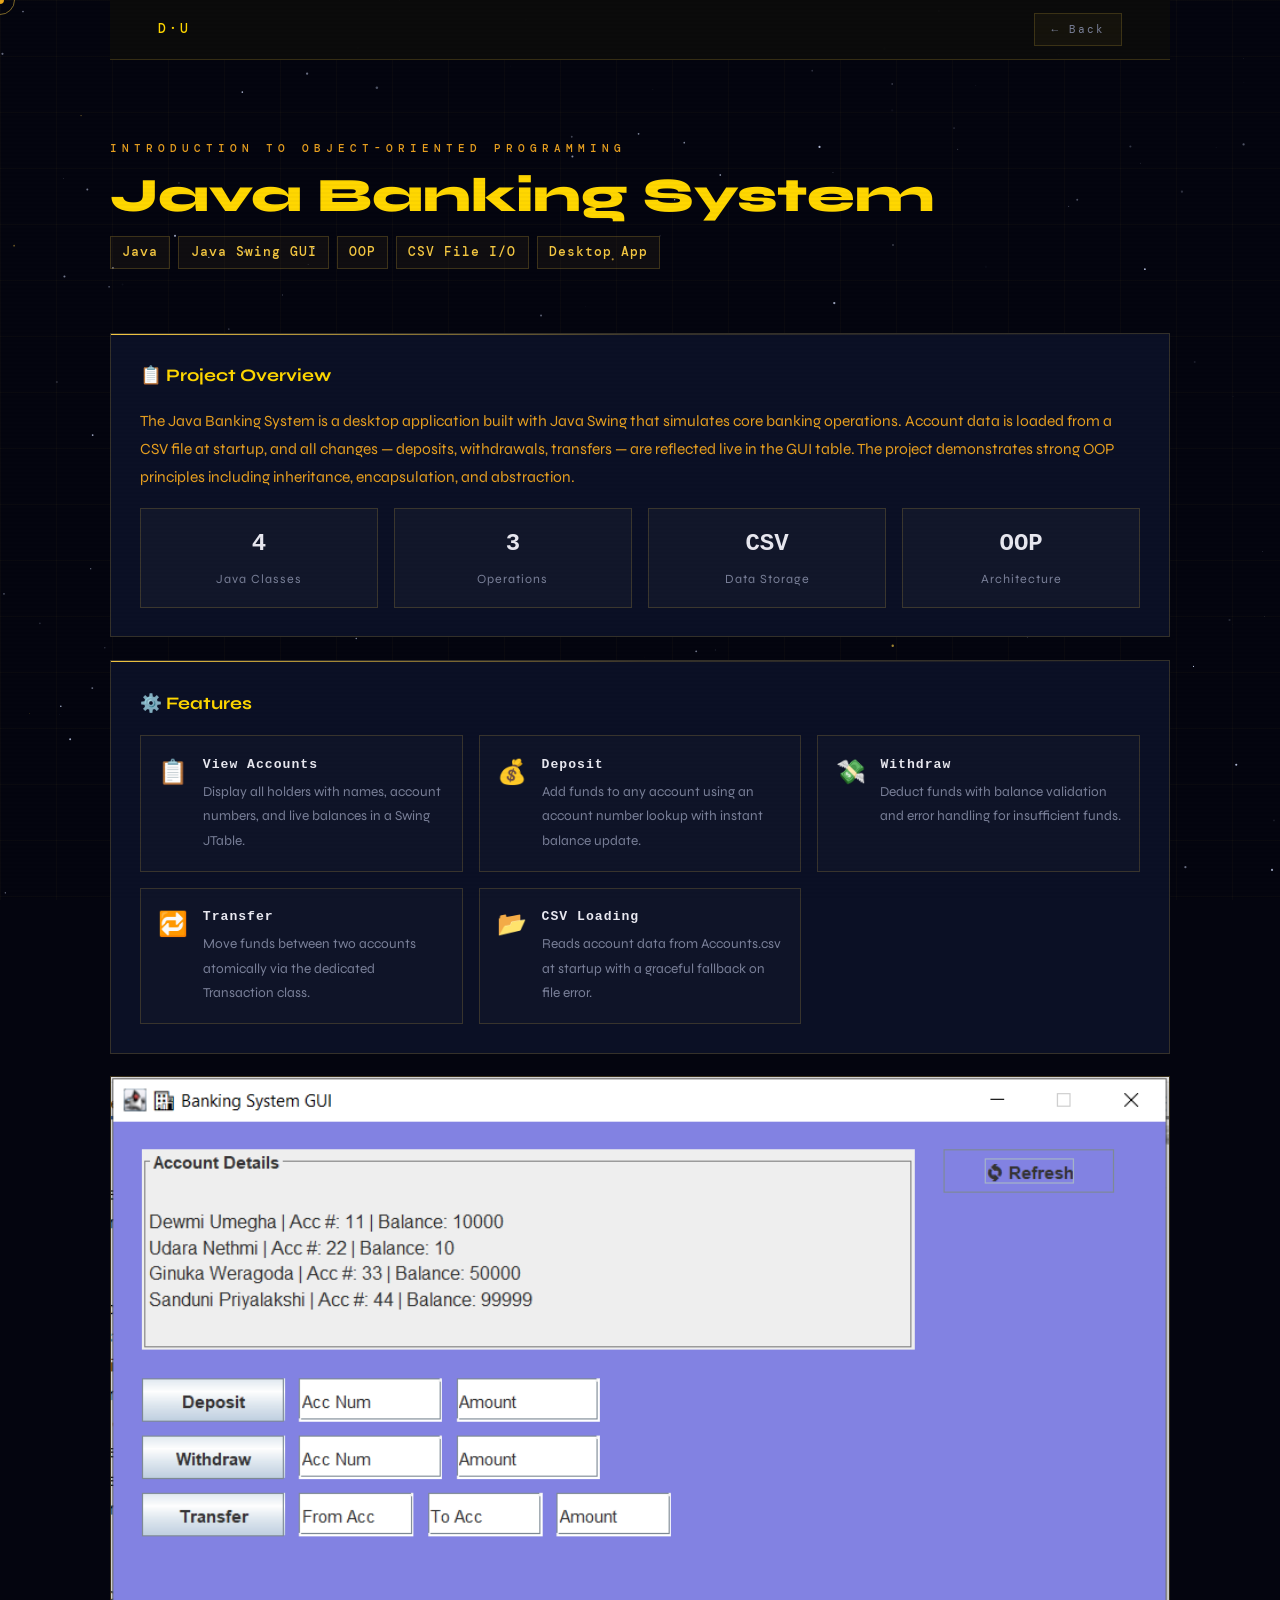
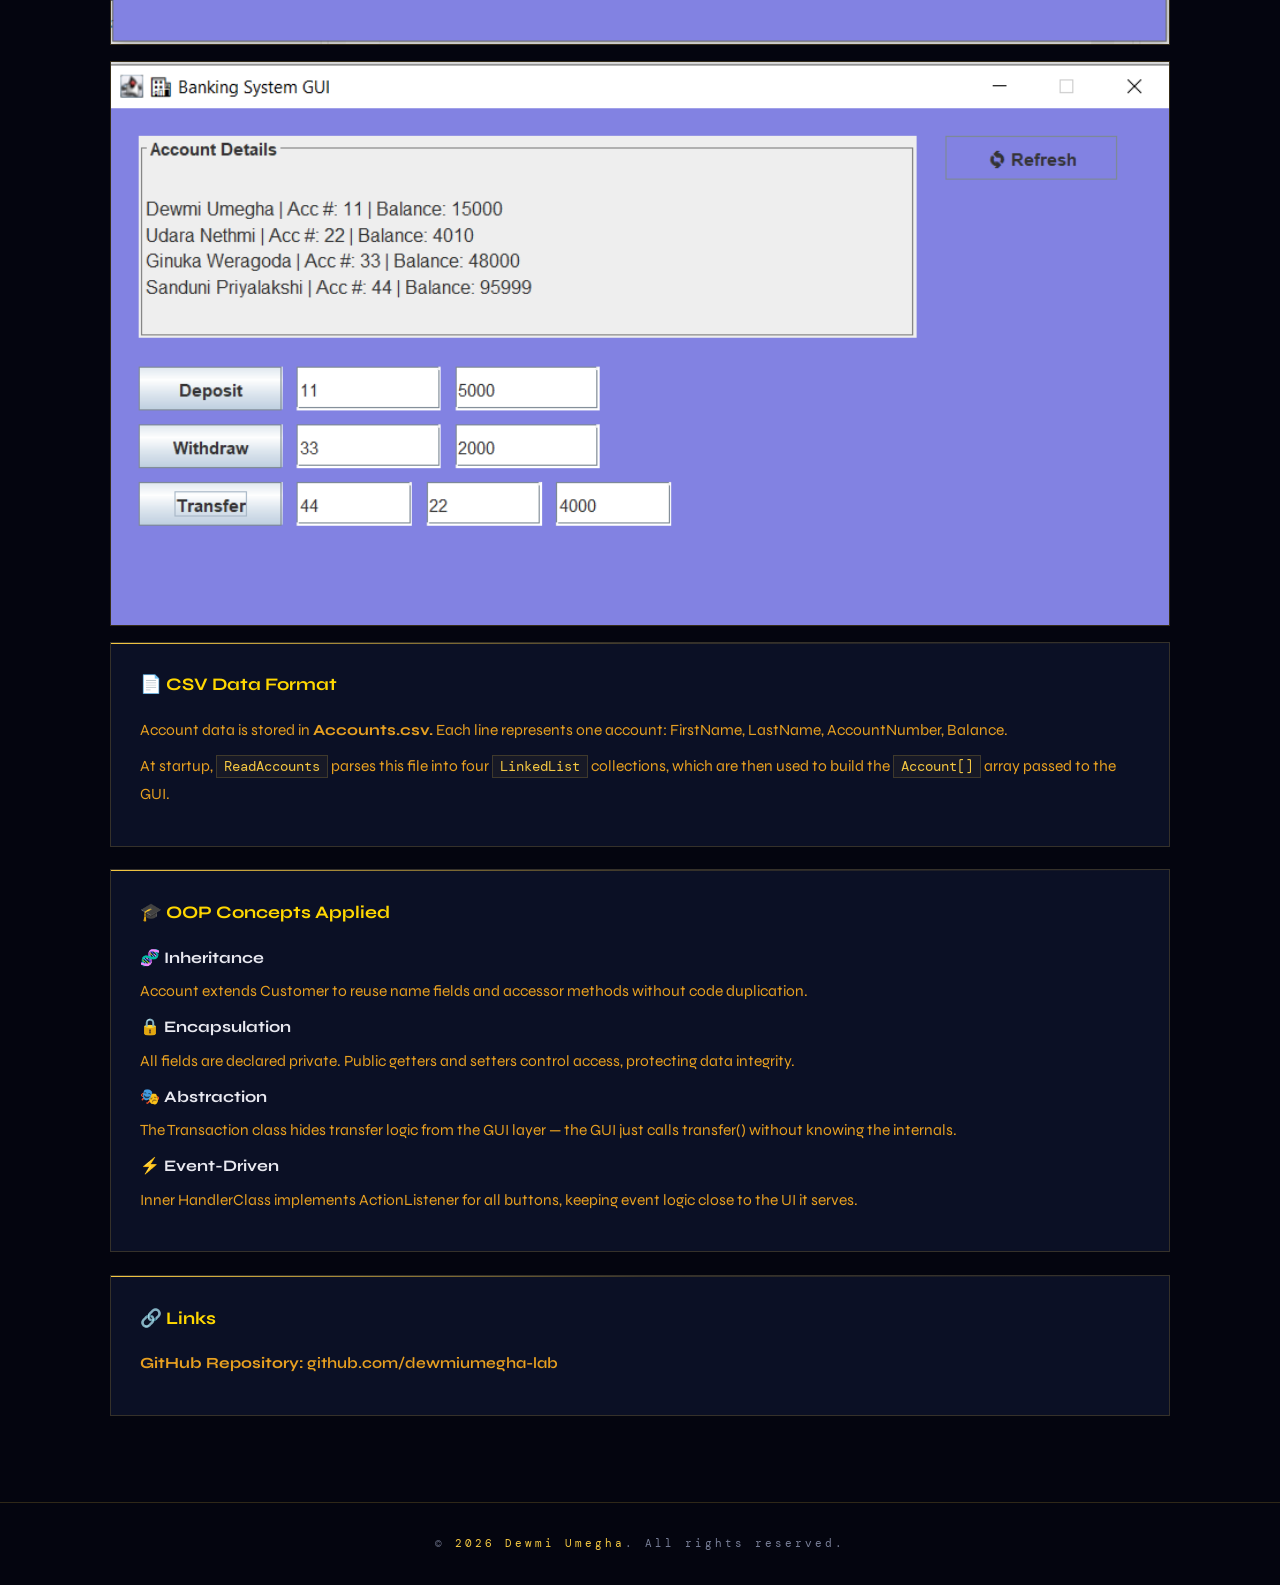
==== commit bd9ab3a8: "Add files via upload" ====
--- a/bankingsystem.html
+++ b/bankingsystem.html
@@ -10,11 +10,11 @@
     /* PAGE-SPECIFIC EXTRAS */
     
     .highlights{display:flex;flex-wrap:wrap;gap:1rem;margin-top:1rem;}
-    .highlight-card{background:rgba(245,200,66,0.04);border:1px solid var(--border);padding:1rem 1.4rem;text-align:center;min-width:90px;flex:1;}
-    .highlight-card .num{font-family:"Orbitron",monospace;font-size:1.5rem;font-weight:900;color:var(--gold);margin-bottom:.3rem;}
+    .highlight-card{background:rgba(200,200,198,0.03);border:1px solid var(--border);padding:1rem 1.4rem;text-align:center;min-width:90px;flex:1;}
+    .highlight-card .num{font-family:"Orbitron",monospace;font-size:1.5rem;font-weight:900;color:var(--silver);margin-bottom:.3rem;}
     .highlight-card p{font-size:.78rem;color:var(--muted);letter-spacing:1px;margin:0;}
     .feature-grid{display:grid;grid-template-columns:repeat(auto-fit,minmax(240px,1fr));gap:1rem;margin-top:1rem;}
-    .feature-card{background:rgba(245,200,66,0.03);border:1px solid var(--border);padding:1.1rem;display:flex;gap:.9rem;align-items:flex-start;}
+    .feature-card{background:rgba(200,200,198,0.02);border:1px solid var(--border);padding:1.1rem;display:flex;gap:.9rem;align-items:flex-start;}
     .feat-icon{font-size:1.5rem;flex-shrink:0;}
     .feature-card h4{font-family:"Orbitron",monospace;font-size:.82rem;font-weight:700;color:var(--text);margin-bottom:.3rem;letter-spacing:1px;}
     .feature-card p{font-size:.85rem;color:var(--muted);margin:0;}
@@ -197,4 +197,4 @@
 </footer>
 <script src="script.js"></script>
 </body>
-</html>
+</html>
--- a/style.css
+++ b/style.css
@@ -1,873 +1,186 @@
-:root {
-  --bg: #eef3ff;
-  --bg-soft: #e8f6ff;
-  --surface: #ffffff;
-  --surface-2: #f1f6ff;
-  --text: #11223f;
-  --muted: #35537f;
-  --primary: #4656d9;
-  --primary-2: #1e97d6;
-  --accent: #6675ff;
-  --border: #c7d5ef;
-  --shadow: 0 18px 40px rgba(63, 98, 178, 0.16);
-}
-
-* {
-  box-sizing: border-box;
-}
-
-html {
-  scroll-behavior: smooth;
-}
-
-body {
-  margin: 0;
-  font-family: Inter, system-ui, -apple-system, Segoe UI, Roboto, sans-serif;
-  color: var(--text);
-  line-height: 1.6;
-  background:
-    radial-gradient(circle at 0% 0%, #dde8ff 0, rgba(221, 232, 255, 0) 46%),
-    radial-gradient(circle at 100% 0%, #daf2ff 0, rgba(218, 242, 255, 0) 40%),
-    linear-gradient(160deg, var(--bg) 0%, var(--bg-soft) 100%);
-  overflow-x: hidden;
-}
-
-body::before,
-body::after {
-  content: "";
-  position: fixed;
-  width: 280px;
-  height: 280px;
-  border-radius: 50%;
-  filter: blur(4px);
-  z-index: -1;
-  opacity: 0.55;
-}
-
-body::before {
-  top: -60px;
-  left: -60px;
-  background: radial-gradient(circle, #d8e4ff 0%, rgba(216, 228, 255, 0) 72%);
-  animation: floatBlobOne 12s ease-in-out infinite;
-}
-
-body::after {
-  right: -70px;
-  bottom: -60px;
-  background: radial-gradient(circle, #cceeff 0%, rgba(204, 238, 255, 0) 72%);
-  animation: floatBlobTwo 14s ease-in-out infinite;
-}
-
-a {
-  color: inherit;
-}
-
-.container {
-  width: min(1020px, 92%);
-  margin: 0 auto;
-}
-
-.site-header {
-  position: sticky;
-  top: 0;
-  z-index: 10;
-  backdrop-filter: blur(8px);
-  background-color: rgba(255, 255, 255, 0.88);
-  border-bottom: 1px solid var(--border);
-}
-
-.nav {
-  display: flex;
-  align-items: center;
-  justify-content: space-between;
-  min-height: 68px;
-  gap: 0.65rem;
-}
-
-.logo {
-  text-decoration: none;
-  font-weight: 800;
-  font-size: 1.12rem;
-  letter-spacing: 0.4px;
-  background: linear-gradient(90deg, var(--primary), var(--accent), var(--primary-2));
-  -webkit-background-clip: text;
-  background-clip: text;
-  color: transparent;
-  background-size: 180% 180%;
-  animation: gradientMove 6s ease infinite;
-}
-
-.nav-links {
-  list-style: none;
-  display: flex;
-  gap: 1.1rem;
-  padding: 0;
-  margin: 0;
-}
-
-.nav-links a {
-  text-decoration: none;
-  color: var(--muted);
-  transition: color 0.25s ease;
-  position: relative;
-}
-
-.nav-links a:hover {
-  color: var(--primary);
-}
-
-.nav-links a.active {
-  color: var(--primary);
-}
-
-.nav-links a::after {
-  content: "";
-  position: absolute;
-  left: 0;
-  bottom: -4px;
-  width: 100%;
-  height: 2px;
-  background: linear-gradient(90deg, var(--primary), var(--accent));
-  transform: scaleX(0);
-  transform-origin: left;
-  transition: transform 0.25s ease;
-}
-
-.nav-links a:hover::after {
-  transform: scaleX(1);
-}
-
-.nav-links a.active::after {
-  transform: scaleX(1);
-}
-
-.menu-toggle {
-  display: none;
-  border: 1px solid var(--border);
-  background: #f1f5ff;
-  color: var(--text);
-  border-radius: 10px;
-  padding: 0.45rem 0.72rem;
-}
-
-.hero {
-  position: relative;
-  min-height: 78vh;
-  display: grid;
-  align-content: center;
-  gap: 0.9rem;
-  animation: fadeUp 0.8s ease both;
-  isolation: isolate;
-}
-
-.hero-visuals {
-  position: absolute;
-  inset: 0;
-  pointer-events: none;
-  z-index: -1;
-}
-
-.cube {
-  position: absolute;
-  width: 96px;
-  height: 96px;
-  border-radius: 18px;
-  background: linear-gradient(145deg, rgba(95, 119, 255, 0.22), rgba(53, 181, 255, 0.18));
-  border: 1px solid rgba(86, 124, 245, 0.35);
-  box-shadow: 0 24px 36px rgba(69, 100, 199, 0.22);
-  transform-style: preserve-3d;
-  animation: cubeFloat 8s ease-in-out infinite;
-}
-
-.cube-one {
-  top: 10%;
-  right: 6%;
-}
-
-.cube-two {
-  width: 70px;
-  height: 70px;
-  top: 36%;
-  right: 18%;
-  animation-duration: 10s;
-}
-
-.cube-three {
-  width: 58px;
-  height: 58px;
-  bottom: 8%;
-  right: 8%;
-  animation-duration: 9s;
-}
-
-.eyebrow {
-  color: var(--primary);
-  font-weight: 700;
-  margin-bottom: -0.3rem;
-}
-
-h1 {
-  margin: 0;
-  font-size: clamp(2.1rem, 5vw, 3.8rem);
-  line-height: 1.08;
-  background: linear-gradient(95deg, #4338ca 0%, #4f46e5 45%, #0284c7 100%);
-  -webkit-background-clip: text;
-  background-clip: text;
-  color: transparent;
-  background-size: 200% auto;
-  animation: gradientMove 7s ease infinite;
-}
-
-.subtitle {
-  color: #1c3f6f;
-  max-width: 690px;
-  font-size: 1.08rem;
-  font-weight: 600;
-  text-shadow: none;
-}
-
-.hero-actions {
-  margin-top: 0.9rem;
-  display: flex;
-  gap: 0.75rem;
-  flex-wrap: wrap;
-}
-
-.hero-meta {
-  margin-top: 0.5rem;
-  display: flex;
-  flex-wrap: wrap;
-  gap: 0.55rem;
-}
-
-.hero-meta span {
-  background: linear-gradient(120deg, #e6eeff, #def2ff);
-  border: 1px solid #bdd0ef;
-  color: #1a3b68;
-  font-size: 0.82rem;
-  font-weight: 600;
-  padding: 0.35rem 0.7rem;
-  border-radius: 999px;
-}
-
-.btn {
-  display: inline-block;
-  padding: 0.76rem 1.05rem;
-  border-radius: 12px;
-  text-decoration: none;
-  font-weight: 700;
-  transition: transform 0.22s ease, box-shadow 0.22s ease;
-}
-
-.btn:hover {
-  transform: translateY(-2px) scale(1.01);
-}
-
-.btn-primary {
-  background: linear-gradient(90deg, var(--primary), var(--primary-2));
-  color: #fff;
-  box-shadow: 0 12px 24px rgba(88, 115, 255, 0.28);
-}
-
-.btn-secondary {
-  border: 1px solid var(--border);
-  background: #ebf2ff;
-  color: #173a66;
-}
-
-.btn-secondary:hover {
-  box-shadow: 0 8px 20px rgba(138, 136, 201, 0.16);
-}
-
-.section {
-  padding: 4.5rem 0 1rem;
-}
-
-h2 {
-  margin: 0 0 1rem;
-  font-size: 1.65rem;
-}
-
-#about,
-#education,
-#certifications,
-#experience,
-#skills,
-#projects,
-#contact {
-  background: linear-gradient(140deg, rgba(255, 255, 255, 0.93), rgba(238, 245, 255, 0.95));
-  border: 1px solid var(--border);
-  border-radius: 18px;
-  padding: 1.6rem;
-  box-shadow: var(--shadow);
-  margin-bottom: 1.4rem;
-  position: relative;
-  overflow: hidden;
-}
-
-#about::before,
-#education::before,
-#certifications::before,
-#experience::before,
-#skills::before,
-#projects::before,
-#contact::before {
-  content: "";
-  position: absolute;
-  left: 0;
-  top: 0;
-  width: 100%;
-  height: 4px;
-  background: linear-gradient(90deg, var(--primary), var(--primary-2));
-  opacity: 0.75;
-}
-
-.section-head {
-  display: flex;
-  justify-content: space-between;
-  align-items: flex-end;
-  gap: 1rem;
-  margin-bottom: 1.2rem;
-}
-
-.section-head p {
-  margin: 0;
-  color: #35537f;
-  font-size: 0.92rem;
-}
-
-.chips {
-  display: flex;
-  flex-wrap: wrap;
-  gap: 0.55rem;
-  align-items: center;
-  margin-bottom: 0.5rem;
-}
-
-.chips h3 {
-  width: 100%;
-  margin: 0 0 0.3rem;
-  font-size: 0.78rem;
-  font-weight: 700;
-  color: var(--muted);
-  text-transform: uppercase;
-  letter-spacing: 0.5px;
-}
-
-.about-layout {
-  display: grid;
-  grid-template-columns: 220px 1fr;
-  gap: 1.2rem;
-  align-items: start;
-}
-
-.about-image-wrap {
-  width: 200px;
-  height: 250px;
-  border-radius: 50%;
-  overflow: hidden;
-  border: 4px solid #4f46e5;
-  margin-top: -30px;
-  flex-shrink: 0;
-}
-
-.about-image {
-  width: 100%;
-  height: 100%;
-  object-fit: cover;
-}
-
-.about-content p {
-  margin-top: 0;
-}
-
-.personal-details {
-  display: grid;
-  grid-template-columns: repeat(auto-fit, minmax(210px, 1fr));
-  gap: 0.45rem 0.9rem;
-}
-
-.personal-details p {
-  margin: 0.2rem 0;
-  color: #35537f;
-}
-
-.timeline-list {
-  display: grid;
-  gap: 0.9rem;
-}
-
-.timeline-card {
-  position: relative;
-  overflow: hidden;
-  background: linear-gradient(145deg, #ffffff 0%, #edf5ff 100%);
-  border: 1px solid #cbdaef;
-  border-radius: 14px;
-  padding: 1rem;
-  box-shadow: 0 10px 20px rgba(179, 153, 236, 0.15);
-  transform-style: preserve-3d;
-  will-change: transform;
-  transition: transform 0.2s ease, box-shadow 0.2s ease;
-}
-
-.timeline-card:hover {
-  transform: translateY(-3px);
-  box-shadow: 0 14px 24px rgba(99, 102, 241, 0.2);
-}
-
-.timeline-card h3 {
-  margin: 0 0 0.35rem;
-}
-
-.timeline-card .meta {
-  margin: 0 0 0.45rem;
-  color: var(--muted);
-  font-weight: 600;
-}
-
-.timeline-card a {
-  color: var(--primary);
-  font-weight: 600;
-  text-decoration: none;
-}
-
-.chips span {
-  border: 1px solid #c1d2ee;
-  background: linear-gradient(120deg, #ebf1ff, #e2f3ff);
-  padding: 0.35rem 0.7rem;
-  border-radius: 999px;
-  color: #1a3d6f;
-  font-size: 0.82rem;
-  font-weight: 600;
-  transition: transform 0.2s ease, box-shadow 0.2s ease;
-}
-
-.chips span:hover {
-  transform: translateY(-2px);
-  box-shadow: 0 8px 16px rgba(79, 70, 229, 0.16);
-}
-
-.project-grid {
-  display: grid;
-  grid-template-columns: repeat(auto-fit, minmax(min(300px, 100%), 1fr));
-  gap: 24px;
-}
-
-.project-card {
-  background: #fff;
-  border: 1px solid #e5e7eb;
-  border-radius: 12px;
-  padding: 24px;
-  display: flex;
-  flex-direction: column;
-  gap: 12px;
-}
-
-.project-card h3 {
-  font-size: 1.2rem;
-  margin: 0;
-}
-
-.project-card p {
-  font-size: 0.9rem;
-  color: #6b7280;
-  line-height: 1.6;
-  flex-grow: 1;
-}
-
-.project-tags {
-  display: flex;
-  flex-wrap: wrap;
-  gap: 0.45rem;
-  margin: 0.75rem 0;
-}
-
-.project-tags span {
-  font-size: 0.78rem;
-  font-weight: 600;
-  color: #1a3d6f;
-  border: 1px solid #c2d2ef;
-  background: #e8f2ff;
-  padding: 0.28rem 0.52rem;
-  border-radius: 999px;
-}
-
-.project-card a {
-  display: inline-block;
-  padding: 8px 16px;
-  background: #111;
-  color: #fff;
-  border-radius: 6px;
-  text-decoration: none;
-  font-size: 0.85rem;
-  align-self: flex-start;
-}
-
-.project-card a:hover {
-  background: #333;
-}
-
-.about-image-wrap::after,
-.timeline-card::after,
-.project-card::after {
-  content: "";
-  position: absolute;
-  inset: 0;
-  border-radius: inherit;
-  background: linear-gradient(120deg, rgba(255, 255, 255, 0.24), rgba(255, 255, 255, 0));
-  opacity: 0;
-  pointer-events: none;
-  transition: opacity 0.2s ease;
-}
-
-.about-image-wrap:hover::after,
-.timeline-card:hover::after,
-.project-card:hover::after {
-  opacity: 1;
-}
-
-.contact-links {
-  display: flex;
-  gap: 1rem;
-  flex-wrap: wrap;
-}
-
-.contact-links a {
-  color: var(--primary);
-  text-decoration: none;
-  font-weight: 600;
-}
-
-.contact-form {
-  margin-top: 1rem;
-  display: grid;
-  gap: 0.65rem;
-}
-
-.contact-form input,
-.contact-form textarea {
-  width: 100%;
-  border: 1px solid var(--border);
-  background: var(--surface);
-  color: var(--text);
-  border-radius: 12px;
-  padding: 0.72rem 0.8rem;
-  font: inherit;
-}
-
-.contact-form input::placeholder,
-.contact-form textarea::placeholder {
-  color: var(--muted);
-}
-
-.contact-form textarea {
-  resize: vertical;
-  min-height: 120px;
-}
-
-.contact-form .btn {
-  width: fit-content;
-}
-
-.cv-float-btn {
-  position: fixed;
-  right: 18px;
-  bottom: 18px;
-  z-index: 20;
-  text-decoration: none;
-  color: #fff;
-  font-weight: 700;
-  border-radius: 999px;
-  padding: 0.75rem 1rem;
-  background: linear-gradient(90deg, var(--primary), var(--primary-2));
-  box-shadow: 0 12px 24px rgba(79, 70, 229, 0.35);
-}
-
-.popup-overlay {
-  position: fixed;
-  inset: 0;
-  display: grid;
-  place-items: center;
-  background: rgba(13, 23, 48, 0.4);
-  backdrop-filter: blur(4px);
-  z-index: 30;
-  opacity: 0;
-  pointer-events: none;
-  transition: opacity 0.25s ease;
-}
-
-.popup-overlay.open {
-  opacity: 1;
-  pointer-events: auto;
-}
-
-.popup-card {
-  width: min(560px, 92%);
-  position: relative;
-  background: linear-gradient(145deg, #ffffff 0%, #eef5ff 100%);
-  border: 1px solid #c8d6ef;
-  border-radius: 18px;
-  padding: 1.1rem 1rem 1rem;
-  box-shadow: 0 26px 40px rgba(40, 69, 135, 0.26);
-  transform: translateY(14px) scale(0.98);
-  transition: transform 0.25s ease;
-}
-
-.popup-overlay.open .popup-card {
-  transform: translateY(0) scale(1);
-}
-
-.popup-kicker {
-  margin: 0;
-  font-size: 0.8rem;
-  font-weight: 700;
-  color: var(--primary);
-}
-
-.popup-card h3 {
-  margin: 0.2rem 0 0.5rem;
-}
-
-.popup-card p {
-  margin: 0.2rem 0;
-  color: #2c4b76;
-}
-
-.popup-actions {
-  margin-top: 0.8rem;
-}
-
-.popup-close-btn {
-  position: absolute;
-  top: 8px;
-  right: 8px;
-  border: 1px solid #c8d6ef;
-  background: #f0f5ff;
-  color: #274475;
-  width: 32px;
-  height: 32px;
-  border-radius: 8px;
-  font-size: 1.2rem;
-  line-height: 1;
-  cursor: pointer;
-}
-
-.site-footer {
-  text-align: center;
-  color: var(--muted);
-  padding: 3rem 1rem 2rem;
-}
-
-.reveal {
-  opacity: 0;
-  transform: translateY(22px);
-  transition: opacity 0.6s ease, transform 0.6s ease;
-}
-
-.reveal.is-visible {
-  opacity: 1;
-  transform: translateY(0);
-}
-
-@keyframes fadeUp {
-  from {
-    opacity: 0;
-    transform: translateY(20px);
-  }
-  to {
-    opacity: 1;
-    transform: translateY(0);
-  }
-}
-
-@keyframes gradientMove {
-  0% {
-    background-position: 0% 50%;
-  }
-  50% {
-    background-position: 100% 50%;
-  }
-  100% {
-    background-position: 0% 50%;
-  }
-}
-
-@keyframes floatBlobOne {
-  0%,
-  100% {
-    transform: translate(0, 0) scale(1);
-  }
-  50% {
-    transform: translate(22px, 16px) scale(1.08);
-  }
-}
-
-@keyframes floatBlobTwo {
-  0%,
-  100% {
-    transform: translate(0, 0) scale(1);
-  }
-  50% {
-    transform: translate(-20px, -14px) scale(1.1);
-  }
-}
-
-@keyframes cubeFloat {
-  0%,
-  100% {
-    transform: perspective(900px) rotateX(0deg) rotateY(0deg) translateY(0);
-  }
-  50% {
-    transform: perspective(900px) rotateX(18deg) rotateY(-16deg) translateY(-12px);
-  }
-}
-
-@media (prefers-reduced-motion: reduce) {
-  * {
-    animation: none !important;
-    transition: none !important;
-    scroll-behavior: auto !important;
-  }
-}
-
-@media (max-width: 760px) {
-  .menu-toggle {
-    display: inline-block;
-  }
-
-  .nav-links {
-    position: absolute;
-    top: 69px;
-    right: 4%;
-    flex-direction: column;
-    background: #f6f9ff;
-    border: 1px solid var(--border);
-    border-radius: 12px;
-    padding: 0.75rem;
-    min-width: 170px;
-    display: none;
-    box-shadow: var(--shadow);
-  }
-
-  .nav-links.open {
-    display: flex;
-  }
-
-  .about-layout {
-    grid-template-columns: 1fr;
-    justify-items: center;
-  }
-
-  .about-image-wrap {
-    width: 200px;
-    height: 250px;
-    margin-top: 0;
-    margin-bottom: 0.5rem;
-  }
-
-  .about-content {
-    width: 100%;
-    text-align: left;
-  }
-
-  .section-head {
-    flex-direction: column;
-    align-items: flex-start;
-  }
-
-  .cv-float-btn {
-    right: 12px;
-    bottom: 12px;
-  }
-
-  .hero-visuals {
-    display: none;
-  }
-}
-
-@media (max-width: 480px) {
-  .project-grid {
-    grid-template-columns: 1fr;
-  }
-
-  .highlights,
-  .personal-details {
-    grid-template-columns: 1fr;
-  }
-
-  h1 {
-    font-size: 1.8rem;
-  }
-
-  .hero-actions {
-    flex-direction: column;
-  }
-
-  .hero-actions .btn {
-    width: 100%;
-    text-align: center;
-  }
-
-  #about,
-  #education,
-  #certifications,
-  #experience,
-  #skills,
-  #projects,
-  #contact {
-    padding: 1.2rem;
-  }
-
-  .chips {
-    gap: 0.4rem;
-  }
-}
-
-/* ===== LIGHTBOX ===== */
-#lightbox-overlay {
-  display: none;
-  position: fixed;
-  inset: 0;
-  background: rgba(0, 0, 0, 0.92);
-  z-index: 9999;
-  align-items: center;
-  justify-content: center;
-  padding: 1.5rem;
-  cursor: zoom-out;
-}
-#lightbox-overlay.active {
-  display: flex;
-}
-#lb-img {
-  max-width: 95vw;
-  max-height: 90vh;
-  border-radius: 12px;
-  box-shadow: 0 30px 80px rgba(0,0,0,0.6);
-  object-fit: contain;
-  cursor: default;
-  animation: lbFadeIn 0.2s ease;
-}
-#lb-close {
-  position: fixed;
-  top: 1.2rem;
-  right: 1.5rem;
-  background: rgba(255,255,255,0.12);
-  border: 1px solid rgba(255,255,255,0.2);
-  color: #fff;
-  font-size: 1.8rem;
-  line-height: 1;
-  width: 44px;
-  height: 44px;
-  border-radius: 50%;
-  cursor: pointer;
-  display: flex;
-  align-items: center;
-  justify-content: center;
-  transition: background 0.2s;
-  z-index: 10000;
-}
-#lb-close:hover { background: rgba(255,255,255,0.25); }
-@keyframes lbFadeIn {
-  from { opacity: 0; transform: scale(0.95); }
-  to   { opacity: 1; transform: scale(1); }
-}
+/* ===== MONO CHROME — SHARED STYLES ===== */
+@import url('https://fonts.googleapis.com/css2?family=DM+Mono:ital,wght@0,300;0,400;0,500;1,300&family=Syne:wght@400;600;700;800&display=swap');
+
+*{margin:0;padding:0;box-sizing:border-box;}
+:root{
+  --gold:#f5c842;--gold2:#e8a020;--gold3:#ffd700;
+  --deep:#04050f;--space:#080c1a;--card:#0b1025;
+  --border:rgba(245,200,66,0.18);--glow:rgba(245,200,66,0.35);
+  --text:#e8e8f0;--muted:#7a8099;
+}
+html{scroll-behavior:smooth;}
+body{background:var(--deep);color:var(--text);font-family:'Syne',sans-serif;font-size:16px;overflow-x:hidden;cursor:none;line-height:1.6;}
+
+#cursor{position:fixed;width:8px;height:8px;background:linear-gradient(135deg,var(--gold),var(--gold2));border-radius:50%;pointer-events:none;z-index:9999;transform:translate(-50%,-50%);mix-blend-mode:difference;}
+#cursor-trail{position:fixed;width:30px;height:30px;border:1px solid rgba(245,200,66,0.5);border-radius:50%;pointer-events:none;z-index:9998;transform:translate(-50%,-50%);}
+
+.grid-bg{position:fixed;inset:0;z-index:0;pointer-events:none;background-image:linear-gradient(rgba(245,200,66,0.03) 1px,transparent 1px),linear-gradient(90deg,rgba(245,200,66,0.03) 1px,transparent 1px);background-size:56px 56px;}
+.scanline{position:fixed;inset:0;pointer-events:none;z-index:200;background:repeating-linear-gradient(0deg,transparent,transparent 2px,rgba(0,0,0,0.02) 2px,rgba(0,0,0,0.02) 4px);}
+#stars{position:fixed;top:0;left:0;width:100%;height:100%;z-index:0;pointer-events:none;}
+
+nav,.site-header nav{position:sticky;top:0;z-index:100;display:flex;align-items:center;justify-content:space-between;padding:0 3rem;height:60px;background:rgba(12,12,11,0.93);backdrop-filter:blur(20px);border-bottom:1px solid var(--border);font-family:'DM Mono',monospace;}
+.nav-logo,.logo{font-family:'DM Mono',monospace;font-size:13px;font-weight:500;color:var(--gold3);letter-spacing:3px;text-decoration:none;}
+.nav-links{display:flex;gap:1.8rem;list-style:none;}
+.nav-links a{font-size:11px;letter-spacing:2px;text-transform:uppercase;color:var(--muted);text-decoration:none;transition:color .2s;font-weight:500;position:relative;}
+.nav-links a::after{content:'';position:absolute;bottom:-4px;left:0;width:100%;height:1px;background:linear-gradient(135deg,var(--gold),var(--gold2));transform:scaleX(0);transform-origin:left;transition:transform .25s;}
+.nav-links a:hover,.nav-links a.active{color:var(--gold3);}
+.nav-links a:hover::after,.nav-links a.active::after{transform:scaleX(1);}
+.menu-toggle{display:none;background:transparent;border:1px solid var(--border);color:var(--muted);padding:.4rem .7rem;font-family:'DM Mono',monospace;font-size:11px;letter-spacing:1px;cursor:none;}
+
+.back-btn{display:inline-flex;align-items:center;gap:.5rem;text-decoration:none;color:var(--muted);font-family:'DM Mono',monospace;font-size:11px;letter-spacing:2px;border:1px solid var(--border);background:rgba(245,200,66,0.04);padding:.42rem 1rem;transition:color .2s,border-color .2s;}
+.back-btn:hover{color:var(--gold3);border-color:rgba(245,200,66,0.45);}
+
+.container{width:min(1060px,92%);margin:0 auto;}
+section{position:relative;z-index:1;}
+.section-inner{max-width:1060px;margin:0 auto;padding:5rem 2rem;}
+.section-tag{font-size:10px;letter-spacing:5px;text-transform:uppercase;color:var(--gold2);margin-bottom:.6rem;display:block;font-family:'DM Mono',monospace;}
+.section-title{font-family:'Syne',sans-serif;font-size:clamp(1.6rem,3.5vw,2.4rem);font-weight:700;color:var(--gold3);margin-bottom:2.5rem;position:relative;display:inline-block;}
+.section-title::after{content:'';position:absolute;bottom:-10px;left:0;width:40px;height:1px;background:var(--gold);}
+
+.tl-card,.cert-card,.skill-cat,.proj-card,.qa-tool-card,.case-section{background:var(--card);border:1px solid var(--border);position:relative;overflow:hidden;transition:border-color .3s,transform .3s;}
+.tl-card::before,.cert-card::before,.skill-cat::before,.case-section::before,.qa-tool-card::before,.proj-card::before{content:'';position:absolute;top:0;left:0;right:0;height:1px;background:linear-gradient(90deg,var(--gold),rgba(245,200,66,0.2),transparent);}
+.tl-card:hover,.cert-card:hover,.skill-cat:hover,.proj-card:hover,.qa-tool-card:hover{border-color:rgba(245,200,66,0.4);}
+
+.case-hero{padding:5rem 0 2.5rem;position:relative;z-index:1;animation:fadeUp .8s ease both;}
+.case-eyebrow{font-size:11px;letter-spacing:5px;text-transform:uppercase;color:var(--gold2);font-weight:500;margin-bottom:.8rem;font-family:'DM Mono',monospace;}
+.case-hero h1{font-family:'Syne',sans-serif;font-size:clamp(1.8rem,5vw,3rem);line-height:1.1;font-weight:800;color:var(--gold3);margin-bottom:.8rem;}
+.subtitle{color:var(--gold2);font-size:1rem;max-width:700px;margin-bottom:1.4rem;line-height:1.8;}
+.tags{display:flex;flex-wrap:wrap;gap:.5rem;margin-bottom:1.5rem;}
+.tags span{background:rgba(245,200,66,0.05);border:1px solid rgba(245,200,66,0.2);color:var(--gold);font-size:.8rem;font-weight:500;padding:.32rem .7rem;letter-spacing:1px;font-family:'DM Mono',monospace;}
+
+.case-section{padding:1.8rem;margin-bottom:1.4rem;}
+.case-section h2{font-family:'Syne',sans-serif;font-size:1.1rem;font-weight:700;color:var(--gold3);margin-bottom:1.1rem;}
+.case-section h3{font-family:'DM Mono',monospace;font-size:.85rem;font-weight:500;color:var(--gold);letter-spacing:1px;margin:1.3rem 0 .6rem;}
+.case-section p{color:var(--gold2);margin:.5rem 0;font-size:.97rem;line-height:1.8;}
+.case-section ul{padding-left:1.3rem;color:var(--gold2);margin:.5rem 0;}
+.case-section ul li{margin-bottom:.4rem;font-size:.97rem;}
+.case-section a{color:var(--gold);text-decoration:none;font-weight:600;transition:color .2s;}
+.case-section a:hover{color:var(--gold3);}
+.case-section code,pre{font-family:'DM Mono',monospace;background:rgba(245,200,66,0.05);border:1px solid var(--border);color:var(--gold);padding:2px 7px;font-size:.85rem;}
+
+.role-banner{background:rgba(22,22,21,0.9);border:1px solid rgba(245,200,66,0.25);padding:2rem;margin-bottom:1.4rem;position:relative;overflow:hidden;}
+.role-banner::before{content:'';position:absolute;top:0;left:0;right:0;height:1px;background:linear-gradient(90deg,var(--gold),rgba(245,200,66,0.2),transparent);}
+.role-badge{display:inline-flex;align-items:center;gap:.5rem;background:linear-gradient(135deg,var(--gold),var(--gold2));color:#04050f;font-weight:600;font-size:.75rem;padding:.3rem .85rem;margin-bottom:1rem;letter-spacing:1.5px;font-family:'DM Mono',monospace;}
+.role-banner h3{font-family:'Syne',sans-serif;color:var(--gold3);margin:0 0 .5rem;font-size:1.3rem;}
+.role-banner p{color:var(--muted);font-size:.93rem;line-height:1.7;}
+.role-pills{display:flex;flex-wrap:wrap;gap:.5rem;margin-top:1rem;}
+.role-pill{background:rgba(245,200,66,0.05);border:1px solid rgba(245,200,66,0.22);color:var(--gold);font-size:.78rem;padding:.28rem .65rem;letter-spacing:1px;font-family:'DM Mono',monospace;}
+
+.team-grid{display:grid;grid-template-columns:repeat(auto-fit,minmax(180px,1fr));gap:.9rem;margin-top:1rem;}
+.team-card{background:var(--card);border:1px solid var(--border);padding:1rem 1.1rem;transition:border-color .2s;}
+.team-card.me{border-color:rgba(245,200,66,0.5);background:rgba(245,200,66,0.03);}
+.team-card .t-role{font-size:.7rem;font-weight:500;color:var(--muted);text-transform:uppercase;letter-spacing:.08em;margin-bottom:.25rem;font-family:'DM Mono',monospace;}
+.team-card .t-name{font-weight:700;font-size:.9rem;color:var(--gold3);}
+.team-card .t-sub{font-size:.78rem;color:var(--muted);margin-top:.15rem;}
+
+.tech-grid{display:grid;grid-template-columns:repeat(auto-fit,minmax(210px,1fr));gap:1rem;margin-top:1rem;}
+.tech-card{background:rgba(17,17,16,0.9);border:1px solid var(--border);padding:1.2rem;position:relative;overflow:hidden;}
+.tech-card::before{content:'';position:absolute;top:0;left:0;right:0;height:1px;background:linear-gradient(90deg,var(--gold),rgba(245,200,66,0.2),transparent);}
+.tech-card .tc-label{font-size:.68rem;font-weight:500;color:var(--gold2);text-transform:uppercase;letter-spacing:.1em;margin-bottom:.6rem;font-family:'DM Mono',monospace;}
+.tech-card .tc-item{font-size:.82rem;color:var(--muted);padding:.15rem 0;font-family:'DM Mono',monospace;}
+.tech-card .tc-item span{color:rgba(245,200,66,0.4);font-size:.72rem;margin-left:.35rem;}
+
+.qa-tools-grid{display:grid;grid-template-columns:repeat(auto-fit,minmax(240px,1fr));gap:1rem;margin-top:1rem;}
+.qa-tool-card{padding:1.2rem;}
+.tool-name{font-family:'Syne',sans-serif;font-weight:700;font-size:.9rem;color:var(--gold3);margin-bottom:.2rem;}
+.tool-cat{font-size:.68rem;font-weight:500;color:var(--muted);text-transform:uppercase;letter-spacing:.08em;margin-bottom:.4rem;font-family:'DM Mono',monospace;}
+.tool-desc{font-size:.85rem;color:var(--gold2);line-height:1.6;}
+
+.media-block{width:100%;background:rgba(245,200,66,0.03);border:1px solid var(--border);overflow:hidden;margin-bottom:1rem;}
+.media-block img{width:100%;display:block;cursor:zoom-in;transition:filter .3s;filter:grayscale(25%);}
+.media-block img:hover{filter:grayscale(0%) brightness(1.05);}
+
+.skills-grid{display:grid;grid-template-columns:repeat(auto-fit,minmax(280px,1fr));gap:1.2rem;}
+.skill-cat{padding:1.5rem;}
+.skill-cat-title{font-family:'DM Mono',monospace;font-size:11px;font-weight:500;color:var(--gold);letter-spacing:2px;margin-bottom:1rem;}
+.skill-tags{display:flex;flex-wrap:wrap;gap:7px;}
+.skill-tag{padding:5px 12px;font-size:11px;letter-spacing:1px;border:1px solid rgba(200,200,198,0.13);color:var(--muted);background:rgba(245,200,66,0.03);transition:all .2s;font-family:'DM Mono',monospace;}
+.skill-tag:hover{color:var(--gold3);border-color:rgba(245,200,66,0.5);background:rgba(245,200,66,0.06);}
+
+.projects-grid{display:grid;grid-template-columns:repeat(auto-fit,minmax(300px,1fr));gap:1.6rem;}
+.proj-card{padding:1.4rem;}
+.proj-status{font-size:10px;letter-spacing:2px;text-transform:uppercase;padding:3px 9px;margin-bottom:.7rem;display:inline-block;font-weight:500;font-family:'DM Mono',monospace;}
+.status-done{color:#a8d5a2;border:1px solid rgba(168,213,162,0.22);background:rgba(168,213,162,0.04);}
+.status-wip{color:var(--gold);border:1px solid var(--border);background:rgba(245,200,66,0.04);}
+.proj-title{font-family:'Syne',sans-serif;font-size:15px;font-weight:700;color:var(--gold3);margin-bottom:.5rem;letter-spacing:.3px;}
+.proj-tech{display:flex;flex-wrap:wrap;gap:5px;margin-bottom:1rem;}
+.tech-pill{font-size:10px;padding:3px 9px;color:var(--gold2);border:1px solid rgba(200,200,198,0.1);background:rgba(245,200,66,0.03);letter-spacing:1px;font-family:'DM Mono',monospace;}
+.proj-link,.btn-details{font-size:11px;letter-spacing:1px;text-transform:uppercase;color:var(--gold);text-decoration:none;font-weight:500;transition:color .2s;display:inline-flex;align-items:center;gap:4px;background:none;border:none;padding:0;cursor:none;font-family:'DM Mono',monospace;}
+.proj-link:hover,.btn-details:hover{color:var(--gold3);}
+
+.contact-grid{display:grid;grid-template-columns:1fr 1fr;gap:3.5rem;align-items:start;}
+.contact-item{display:flex;align-items:center;gap:.9rem;padding:.9rem 1.1rem;background:var(--card);border:1px solid var(--border);text-decoration:none;transition:border-color .2s,transform .2s;margin-bottom:.9rem;}
+.contact-item:hover{border-color:rgba(245,200,66,0.4);transform:translateX(5px);}
+.c-icon{width:34px;height:34px;border:1px solid var(--border);display:flex;align-items:center;justify-content:center;font-size:14px;flex-shrink:0;color:var(--gold);}
+.c-label{font-size:10px;letter-spacing:2px;color:var(--muted);text-transform:uppercase;display:block;font-family:'DM Mono',monospace;}
+.c-val{font-size:13px;color:var(--text);font-weight:500;}
+.contact-form{display:flex;flex-direction:column;gap:.9rem;}
+.form-group{display:flex;flex-direction:column;gap:5px;}
+.form-group label{font-size:10px;letter-spacing:2px;color:var(--gold2);text-transform:uppercase;font-weight:500;font-family:'DM Mono',monospace;}
+.form-group input,.form-group textarea{background:var(--card);border:1px solid var(--border);color:var(--text);padding:.7rem 1rem;font-family:'Syne',sans-serif;font-size:15px;outline:none;transition:border-color .2s;resize:none;}
+.form-group input:focus,.form-group textarea:focus{border-color:rgba(245,200,66,0.5);}
+.form-group textarea{height:110px;}
+
+.btn-gold,.btn-primary{padding:.72rem 1.8rem;background:linear-gradient(135deg,var(--gold),var(--gold2));color:#04050f;font-family:'DM Mono',monospace;font-size:11px;font-weight:500;letter-spacing:2px;text-transform:uppercase;text-decoration:none;border:none;cursor:none;transition:opacity .2s,transform .2s;display:inline-block;}
+.btn-gold:hover,.btn-primary:hover{opacity:.82;transform:translateY(-2px);}
+.btn-outline,.btn-secondary{padding:.72rem 1.8rem;background:transparent;color:var(--gold);font-family:'DM Mono',monospace;font-size:11px;font-weight:500;letter-spacing:2px;text-transform:uppercase;text-decoration:none;border:1px solid rgba(200,200,198,0.32);cursor:none;transition:border-color .2s,color .2s,transform .2s;display:inline-block;}
+.btn-outline:hover,.btn-secondary:hover{border-color:var(--gold);color:var(--gold3);transform:translateY(-2px);}
+
+.chips{display:flex;flex-wrap:wrap;gap:.55rem;align-items:center;margin-bottom:.5rem;}
+.chips h3{width:100%;margin:0 0 .3rem;font-family:'DM Mono',monospace;font-size:.7rem;font-weight:500;color:var(--gold2);text-transform:uppercase;letter-spacing:2px;}
+.chips span{border:1px solid rgba(245,200,66,0.18);background:rgba(245,200,66,0.03);padding:.35rem .75rem;color:var(--muted);font-size:.82rem;transition:transform .2s,color .2s;font-family:'DM Mono',monospace;}
+.chips span:hover{transform:translateY(-2px);color:var(--gold3);}
+
+.timeline,.timeline-list{display:flex;flex-direction:column;gap:1.2rem;}
+.tl-card,.timeline-card{padding:1.4rem 1.6rem;}
+.tl-card:hover,.timeline-card:hover{transform:translateX(6px);}
+.tl-card h3,.timeline-card h3{font-family:'Syne',sans-serif;font-size:14px;font-weight:700;color:var(--gold3);letter-spacing:.3px;margin-bottom:.4rem;}
+.tl-meta,.meta{font-size:11px;letter-spacing:1px;color:var(--gold2);margin-bottom:.3rem;font-family:'DM Mono',monospace;}
+.tl-card p,.timeline-card p{font-size:.9rem;color:var(--muted);}
+.timeline-card a{color:var(--gold);text-decoration:none;font-weight:600;}
+
+.about-grid{display:grid;grid-template-columns:200px 1fr;gap:3rem;align-items:start;}
+.about-photo-wrap{width:200px;height:240px;overflow:hidden;border:1px solid rgba(245,200,66,0.35);position:relative;}
+.about-photo-wrap::before{content:'';position:absolute;inset:0;background:linear-gradient(135deg,rgba(245,200,66,0.06),transparent);z-index:1;}
+.about-photo,.about-image{width:100%;height:100%;object-fit:cover;filter:grayscale(35%) brightness(.85);}
+.about-text p,.about-content p{font-size:1rem;color:var(--gold2);line-height:1.9;margin-bottom:1.2rem;}
+.about-details,.personal-details{display:grid;grid-template-columns:1fr 1fr;gap:.5rem .8rem;margin-top:1rem;}
+.about-detail-item,.personal-details p{font-size:.9rem;color:var(--muted);margin:0;font-family:'DM Mono',monospace;}
+.about-detail-item strong,.personal-details strong{color:var(--gold);margin-right:.4rem;font-weight:500;}
+
+.certs-grid{display:grid;grid-template-columns:repeat(auto-fit,minmax(260px,1fr));gap:1.2rem;}
+.cert-card{padding:1.4rem;}
+.cert-card:hover{transform:translateY(-4px);}
+.cert-badge{font-size:22px;margin-bottom:.7rem;}
+.cert-card h3{font-family:'Syne',sans-serif;font-size:13px;font-weight:700;color:var(--gold3);letter-spacing:.3px;margin-bottom:.4rem;line-height:1.4;}
+.cert-meta{font-size:11px;letter-spacing:1px;color:var(--gold2);margin-bottom:.8rem;font-family:'DM Mono',monospace;}
+.cert-link{font-size:11px;letter-spacing:1px;text-transform:uppercase;color:var(--gold);text-decoration:none;font-weight:500;transition:color .2s;font-family:'DM Mono',monospace;}
+.cert-link:hover{color:var(--gold3);}
+.cert-link::after{content:' →';}
+
+footer,.site-footer{text-align:center;padding:2rem;border-top:1px solid var(--border);font-size:11px;letter-spacing:3px;color:var(--muted);position:relative;z-index:1;font-family:'DM Mono',monospace;}
+footer span,.site-footer span{color:var(--gold);}
+
+#lightbox-overlay{display:none;position:fixed;inset:0;background:rgba(0,0,0,0.97);z-index:9999;align-items:center;justify-content:center;padding:1.5rem;}
+#lightbox-overlay.active{display:flex;}
+#lb-img{max-width:95vw;max-height:90vh;object-fit:contain;animation:lbIn .2s ease;filter:grayscale(15%);}
+#lb-close{position:fixed;top:1.2rem;right:1.5rem;background:rgba(245,200,66,0.08);border:1px solid rgba(245,200,66,0.35);color:var(--gold);font-size:1.6rem;width:42px;height:42px;cursor:none;display:flex;align-items:center;justify-content:center;z-index:10000;}
+#lb-close:hover{background:rgba(245,200,66,0.22);}
+@keyframes lbIn{from{opacity:0;transform:scale(.95);}to{opacity:1;transform:scale(1);}}
+
+@keyframes fadeUp{from{opacity:0;transform:translateY(28px);}to{opacity:1;transform:translateY(0);}}
+.reveal{opacity:0;transform:translateY(36px);transition:opacity .7s,transform .7s;}
+.reveal.visible,.reveal.is-visible{opacity:1;transform:translateY(0);}
+
+@media(max-width:780px){
+  nav,.site-header nav{padding:0 1.2rem;}
+  .menu-toggle{display:inline-block;}
+  .nav-links{position:absolute;top:61px;right:4%;flex-direction:column;background:var(--space);border:1px solid var(--border);padding:.75rem;min-width:160px;display:none;z-index:200;}
+  .nav-links.open{display:flex;}
+  .about-grid{grid-template-columns:1fr;justify-items:center;}
+  .contact-grid{grid-template-columns:1fr;}
+}
+@media(max-width:480px){
+  .projects-grid,.tech-grid,.qa-tools-grid,.certs-grid,.team-grid{grid-template-columns:1fr;}
+  .about-details,.personal-details{grid-template-columns:1fr;}
+}
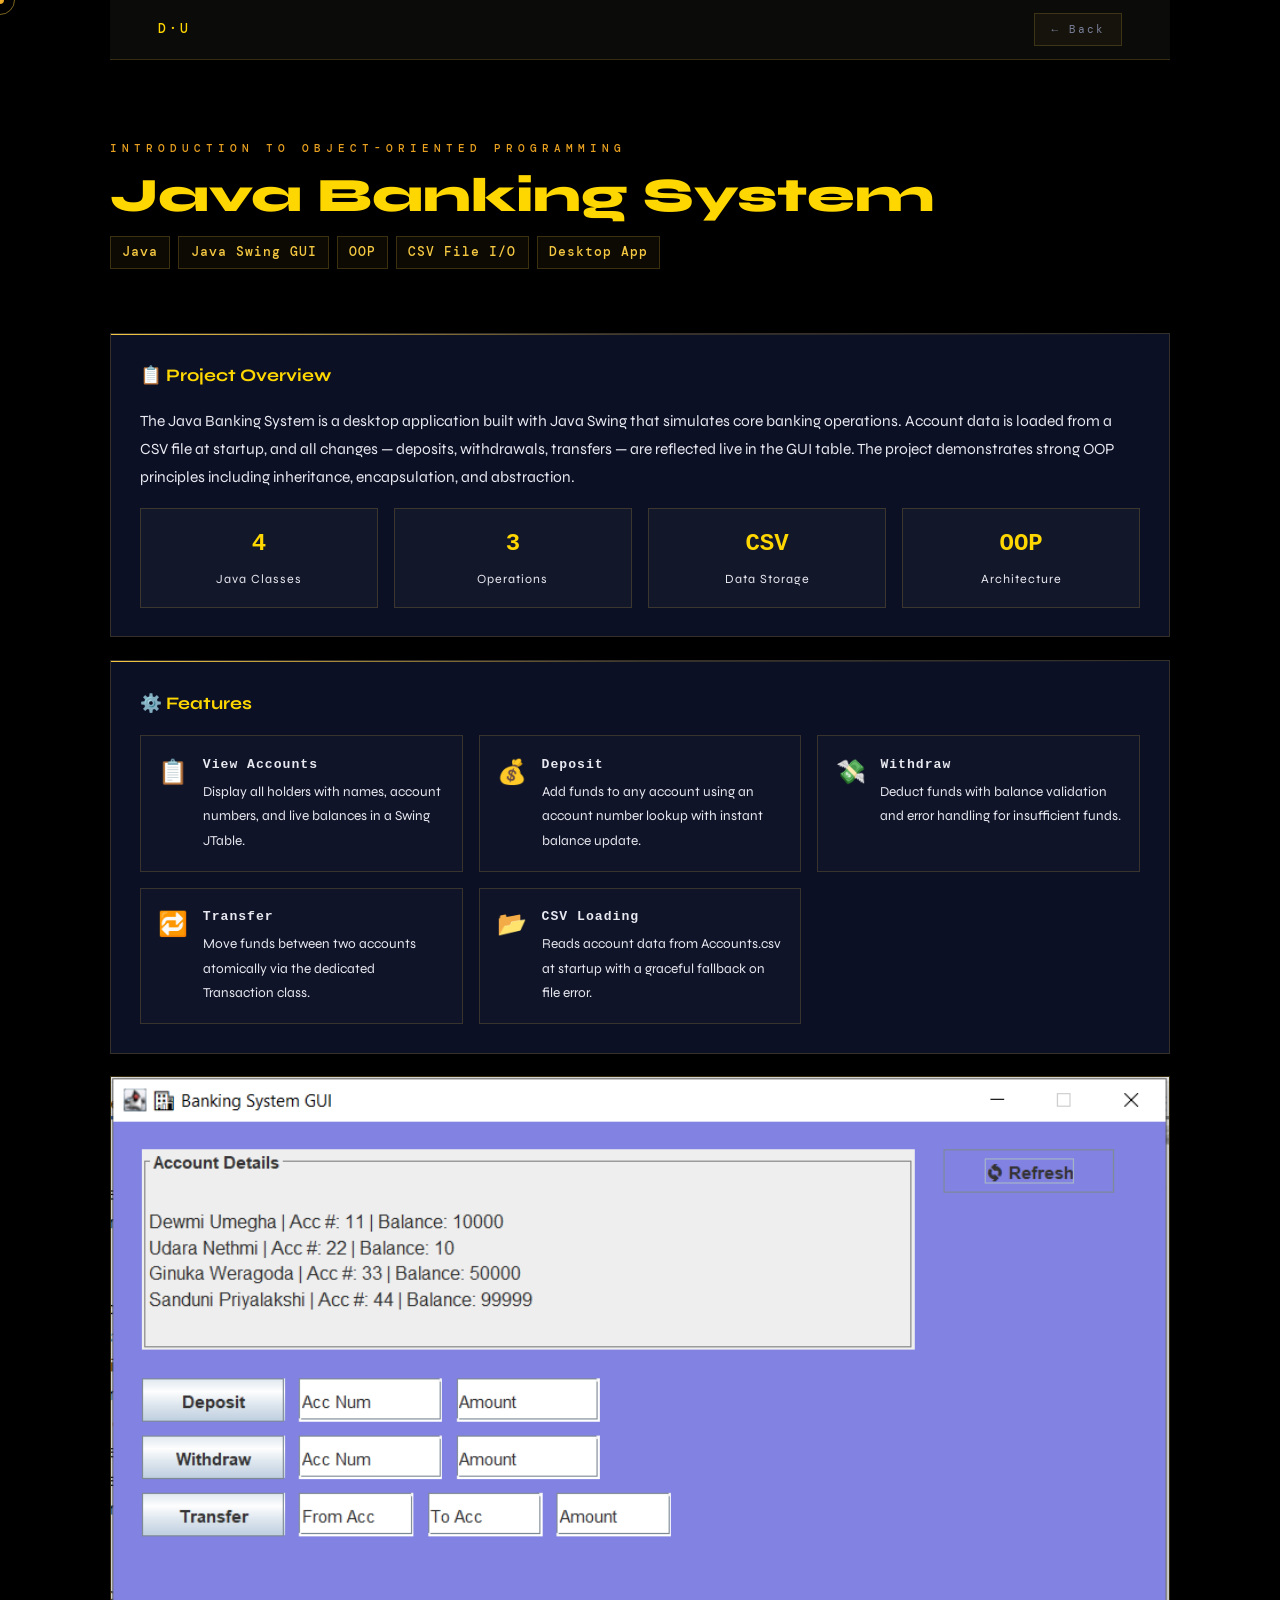
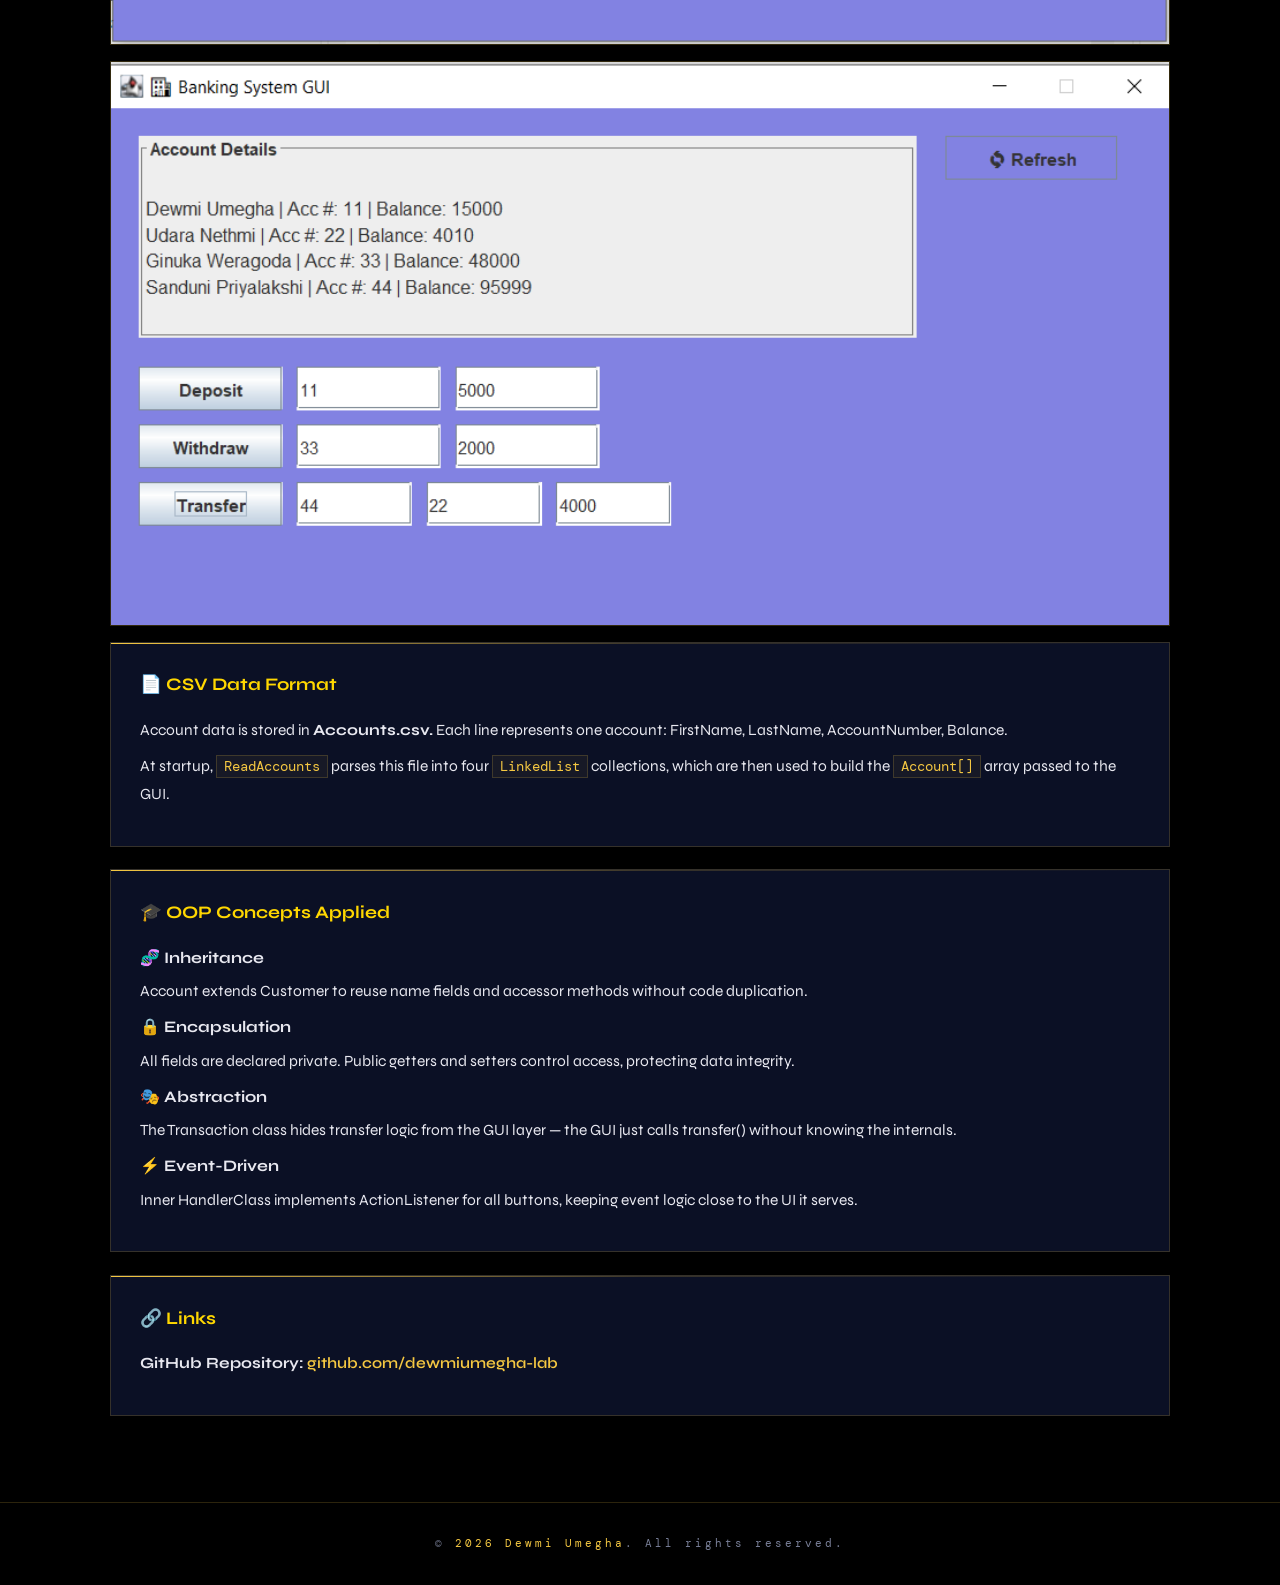
==== commit 47714821: "Add files via upload" ====
--- a/bankingsystem.html
+++ b/bankingsystem.html
@@ -11,13 +11,13 @@
     
     .highlights{display:flex;flex-wrap:wrap;gap:1rem;margin-top:1rem;}
     .highlight-card{background:rgba(200,200,198,0.03);border:1px solid var(--border);padding:1rem 1.4rem;text-align:center;min-width:90px;flex:1;}
-    .highlight-card .num{font-family:"Orbitron",monospace;font-size:1.5rem;font-weight:900;color:var(--silver);margin-bottom:.3rem;}
-    .highlight-card p{font-size:.78rem;color:var(--muted);letter-spacing:1px;margin:0;}
+    .highlight-card .num{font-family:"Orbitron",monospace;font-size:1.5rem;font-weight:900;color:var(--gold3);margin-bottom:.3rem;}
+    .highlight-card p{font-size:.78rem;color:var(--text);letter-spacing:1px;margin:0;}
     .feature-grid{display:grid;grid-template-columns:repeat(auto-fit,minmax(240px,1fr));gap:1rem;margin-top:1rem;}
     .feature-card{background:rgba(200,200,198,0.02);border:1px solid var(--border);padding:1.1rem;display:flex;gap:.9rem;align-items:flex-start;}
     .feat-icon{font-size:1.5rem;flex-shrink:0;}
     .feature-card h4{font-family:"Orbitron",monospace;font-size:.82rem;font-weight:700;color:var(--text);margin-bottom:.3rem;letter-spacing:1px;}
-    .feature-card p{font-size:.85rem;color:var(--muted);margin:0;}
+    .feature-card p{font-size:.85rem;color:var(--text);margin:0;}
 
   </style>
 </head>
@@ -182,7 +182,7 @@
         <h2>🔗 Links</h2>
         <p>
           <strong>GitHub Repository:</strong>
-          <a href="https://github.com/dewmiumegha-lab" target="_blank" rel="noreferrer" style="color: var(--primary); font-weight: 600; text-decoration: none;">
+          <a href="https://github.com/dewmiumegha-lab" target="_blank" rel="noreferrer" style="color: var(--gold); font-weight: 600; text-decoration: none;">
             github.com/dewmiumegha-lab
           </a>
         </p>
--- a/style.css
+++ b/style.css
@@ -4,19 +4,20 @@
 *{margin:0;padding:0;box-sizing:border-box;}
 :root{
   --gold:#f5c842;--gold2:#e8a020;--gold3:#ffd700;
+  --primary:#f5c842;--silver:#e8e8f0;
   --deep:#04050f;--space:#080c1a;--card:#0b1025;
   --border:rgba(245,200,66,0.18);--glow:rgba(245,200,66,0.35);
   --text:#e8e8f0;--muted:#7a8099;
 }
 html{scroll-behavior:smooth;}
-body{background:var(--deep);color:var(--text);font-family:'Syne',sans-serif;font-size:16px;overflow-x:hidden;cursor:none;line-height:1.6;}
+body{background:#000;color:var(--text);font-family:'Syne',sans-serif;font-size:16px;overflow-x:hidden;cursor:none;line-height:1.6;}
 
 #cursor{position:fixed;width:8px;height:8px;background:linear-gradient(135deg,var(--gold),var(--gold2));border-radius:50%;pointer-events:none;z-index:9999;transform:translate(-50%,-50%);mix-blend-mode:difference;}
 #cursor-trail{position:fixed;width:30px;height:30px;border:1px solid rgba(245,200,66,0.5);border-radius:50%;pointer-events:none;z-index:9998;transform:translate(-50%,-50%);}
 
-.grid-bg{position:fixed;inset:0;z-index:0;pointer-events:none;background-image:linear-gradient(rgba(245,200,66,0.03) 1px,transparent 1px),linear-gradient(90deg,rgba(245,200,66,0.03) 1px,transparent 1px);background-size:56px 56px;}
-.scanline{position:fixed;inset:0;pointer-events:none;z-index:200;background:repeating-linear-gradient(0deg,transparent,transparent 2px,rgba(0,0,0,0.02) 2px,rgba(0,0,0,0.02) 4px);}
-#stars{position:fixed;top:0;left:0;width:100%;height:100%;z-index:0;pointer-events:none;}
+.grid-bg{display:none;}
+.scanline{display:none;}
+#stars{display:none;}
 
 nav,.site-header nav{position:sticky;top:0;z-index:100;display:flex;align-items:center;justify-content:space-between;padding:0 3rem;height:60px;background:rgba(12,12,11,0.93);backdrop-filter:blur(20px);border-bottom:1px solid var(--border);font-family:'DM Mono',monospace;}
 .nav-logo,.logo{font-family:'DM Mono',monospace;font-size:13px;font-weight:500;color:var(--gold3);letter-spacing:3px;text-decoration:none;}
@@ -44,15 +45,15 @@
 .case-hero{padding:5rem 0 2.5rem;position:relative;z-index:1;animation:fadeUp .8s ease both;}
 .case-eyebrow{font-size:11px;letter-spacing:5px;text-transform:uppercase;color:var(--gold2);font-weight:500;margin-bottom:.8rem;font-family:'DM Mono',monospace;}
 .case-hero h1{font-family:'Syne',sans-serif;font-size:clamp(1.8rem,5vw,3rem);line-height:1.1;font-weight:800;color:var(--gold3);margin-bottom:.8rem;}
-.subtitle{color:var(--gold2);font-size:1rem;max-width:700px;margin-bottom:1.4rem;line-height:1.8;}
+.subtitle{color:var(--muted);font-size:1rem;max-width:700px;margin-bottom:1.4rem;line-height:1.8;}
 .tags{display:flex;flex-wrap:wrap;gap:.5rem;margin-bottom:1.5rem;}
 .tags span{background:rgba(245,200,66,0.05);border:1px solid rgba(245,200,66,0.2);color:var(--gold);font-size:.8rem;font-weight:500;padding:.32rem .7rem;letter-spacing:1px;font-family:'DM Mono',monospace;}
 
 .case-section{padding:1.8rem;margin-bottom:1.4rem;}
 .case-section h2{font-family:'Syne',sans-serif;font-size:1.1rem;font-weight:700;color:var(--gold3);margin-bottom:1.1rem;}
 .case-section h3{font-family:'DM Mono',monospace;font-size:.85rem;font-weight:500;color:var(--gold);letter-spacing:1px;margin:1.3rem 0 .6rem;}
-.case-section p{color:var(--gold2);margin:.5rem 0;font-size:.97rem;line-height:1.8;}
-.case-section ul{padding-left:1.3rem;color:var(--gold2);margin:.5rem 0;}
+.case-section p{color:var(--text);margin:.5rem 0;font-size:.97rem;line-height:1.8;}
+.case-section ul{padding-left:1.3rem;color:var(--text);margin:.5rem 0;}
 .case-section ul li{margin-bottom:.4rem;font-size:.97rem;}
 .case-section a{color:var(--gold);text-decoration:none;font-weight:600;transition:color .2s;}
 .case-section a:hover{color:var(--gold3);}
@@ -62,7 +63,7 @@
 .role-banner::before{content:'';position:absolute;top:0;left:0;right:0;height:1px;background:linear-gradient(90deg,var(--gold),rgba(245,200,66,0.2),transparent);}
 .role-badge{display:inline-flex;align-items:center;gap:.5rem;background:linear-gradient(135deg,var(--gold),var(--gold2));color:#04050f;font-weight:600;font-size:.75rem;padding:.3rem .85rem;margin-bottom:1rem;letter-spacing:1.5px;font-family:'DM Mono',monospace;}
 .role-banner h3{font-family:'Syne',sans-serif;color:var(--gold3);margin:0 0 .5rem;font-size:1.3rem;}
-.role-banner p{color:var(--muted);font-size:.93rem;line-height:1.7;}
+.role-banner p{color:var(--text);font-size:.93rem;line-height:1.7;}
 .role-pills{display:flex;flex-wrap:wrap;gap:.5rem;margin-top:1rem;}
 .role-pill{background:rgba(245,200,66,0.05);border:1px solid rgba(245,200,66,0.22);color:var(--gold);font-size:.78rem;padding:.28rem .65rem;letter-spacing:1px;font-family:'DM Mono',monospace;}
 
@@ -84,7 +85,7 @@
 .qa-tool-card{padding:1.2rem;}
 .tool-name{font-family:'Syne',sans-serif;font-weight:700;font-size:.9rem;color:var(--gold3);margin-bottom:.2rem;}
 .tool-cat{font-size:.68rem;font-weight:500;color:var(--muted);text-transform:uppercase;letter-spacing:.08em;margin-bottom:.4rem;font-family:'DM Mono',monospace;}
-.tool-desc{font-size:.85rem;color:var(--gold2);line-height:1.6;}
+.tool-desc{font-size:.85rem;color:var(--text);line-height:1.6;}
 
 .media-block{width:100%;background:rgba(245,200,66,0.03);border:1px solid var(--border);overflow:hidden;margin-bottom:1rem;}
 .media-block img{width:100%;display:block;cursor:zoom-in;transition:filter .3s;filter:grayscale(25%);}
@@ -104,7 +105,7 @@
 .status-wip{color:var(--gold);border:1px solid var(--border);background:rgba(245,200,66,0.04);}
 .proj-title{font-family:'Syne',sans-serif;font-size:15px;font-weight:700;color:var(--gold3);margin-bottom:.5rem;letter-spacing:.3px;}
 .proj-tech{display:flex;flex-wrap:wrap;gap:5px;margin-bottom:1rem;}
-.tech-pill{font-size:10px;padding:3px 9px;color:var(--gold2);border:1px solid rgba(200,200,198,0.1);background:rgba(245,200,66,0.03);letter-spacing:1px;font-family:'DM Mono',monospace;}
+.tech-pill{font-size:10px;padding:3px 9px;color:var(--muted);border:1px solid rgba(200,200,198,0.1);background:rgba(245,200,66,0.03);letter-spacing:1px;font-family:'DM Mono',monospace;}
 .proj-link,.btn-details{font-size:11px;letter-spacing:1px;text-transform:uppercase;color:var(--gold);text-decoration:none;font-weight:500;transition:color .2s;display:inline-flex;align-items:center;gap:4px;background:none;border:none;padding:0;cursor:none;font-family:'DM Mono',monospace;}
 .proj-link:hover,.btn-details:hover{color:var(--gold3);}
 
@@ -127,7 +128,7 @@
 .btn-outline:hover,.btn-secondary:hover{border-color:var(--gold);color:var(--gold3);transform:translateY(-2px);}
 
 .chips{display:flex;flex-wrap:wrap;gap:.55rem;align-items:center;margin-bottom:.5rem;}
-.chips h3{width:100%;margin:0 0 .3rem;font-family:'DM Mono',monospace;font-size:.7rem;font-weight:500;color:var(--gold2);text-transform:uppercase;letter-spacing:2px;}
+.chips h3{width:100%;margin:0 0 .3rem;font-family:'DM Mono',monospace;font-size:.7rem;font-weight:500;color:var(--muted);text-transform:uppercase;letter-spacing:2px;}
 .chips span{border:1px solid rgba(245,200,66,0.18);background:rgba(245,200,66,0.03);padding:.35rem .75rem;color:var(--muted);font-size:.82rem;transition:transform .2s,color .2s;font-family:'DM Mono',monospace;}
 .chips span:hover{transform:translateY(-2px);color:var(--gold3);}
 
@@ -135,15 +136,15 @@
 .tl-card,.timeline-card{padding:1.4rem 1.6rem;}
 .tl-card:hover,.timeline-card:hover{transform:translateX(6px);}
 .tl-card h3,.timeline-card h3{font-family:'Syne',sans-serif;font-size:14px;font-weight:700;color:var(--gold3);letter-spacing:.3px;margin-bottom:.4rem;}
-.tl-meta,.meta{font-size:11px;letter-spacing:1px;color:var(--gold2);margin-bottom:.3rem;font-family:'DM Mono',monospace;}
-.tl-card p,.timeline-card p{font-size:.9rem;color:var(--muted);}
+.tl-meta,.meta{font-size:11px;letter-spacing:1px;color:var(--muted);margin-bottom:.3rem;font-family:'DM Mono',monospace;}
+.tl-card p,.timeline-card p{font-size:.9rem;color:var(--text);}
 .timeline-card a{color:var(--gold);text-decoration:none;font-weight:600;}
 
 .about-grid{display:grid;grid-template-columns:200px 1fr;gap:3rem;align-items:start;}
 .about-photo-wrap{width:200px;height:240px;overflow:hidden;border:1px solid rgba(245,200,66,0.35);position:relative;}
 .about-photo-wrap::before{content:'';position:absolute;inset:0;background:linear-gradient(135deg,rgba(245,200,66,0.06),transparent);z-index:1;}
 .about-photo,.about-image{width:100%;height:100%;object-fit:cover;filter:grayscale(35%) brightness(.85);}
-.about-text p,.about-content p{font-size:1rem;color:var(--gold2);line-height:1.9;margin-bottom:1.2rem;}
+.about-text p,.about-content p{font-size:1rem;color:var(--text);line-height:1.9;margin-bottom:1.2rem;}
 .about-details,.personal-details{display:grid;grid-template-columns:1fr 1fr;gap:.5rem .8rem;margin-top:1rem;}
 .about-detail-item,.personal-details p{font-size:.9rem;color:var(--muted);margin:0;font-family:'DM Mono',monospace;}
 .about-detail-item strong,.personal-details strong{color:var(--gold);margin-right:.4rem;font-weight:500;}
@@ -175,7 +176,7 @@
 @media(max-width:780px){
   nav,.site-header nav{padding:0 1.2rem;}
   .menu-toggle{display:inline-block;}
-  .nav-links{position:absolute;top:61px;right:4%;flex-direction:column;background:var(--space);border:1px solid var(--border);padding:.75rem;min-width:160px;display:none;z-index:200;}
+  .nav-links{position:absolute;top:61px;right:4%;flex-direction:column;background:#000;border:1px solid var(--border);padding:.75rem;min-width:160px;display:none;z-index:200;}
   .nav-links.open{display:flex;}
   .about-grid{grid-template-columns:1fr;justify-items:center;}
   .contact-grid{grid-template-columns:1fr;}
